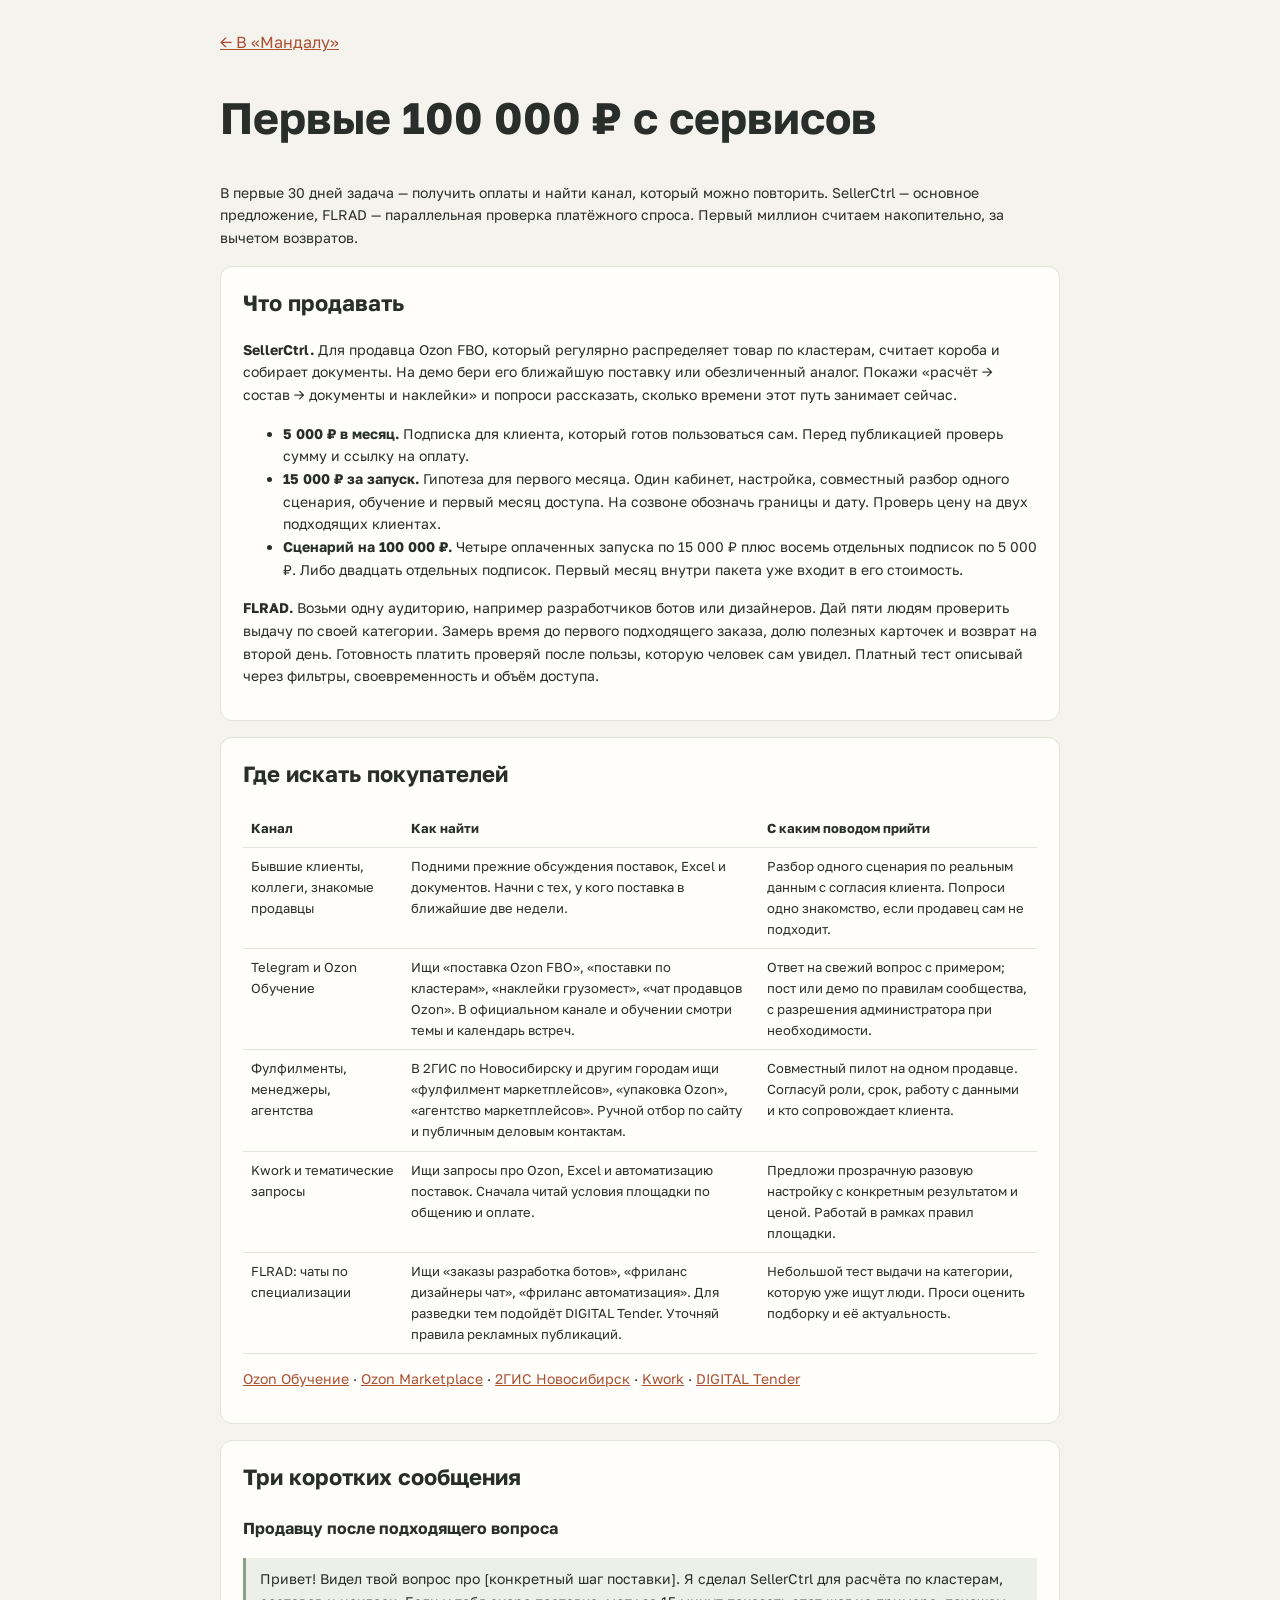
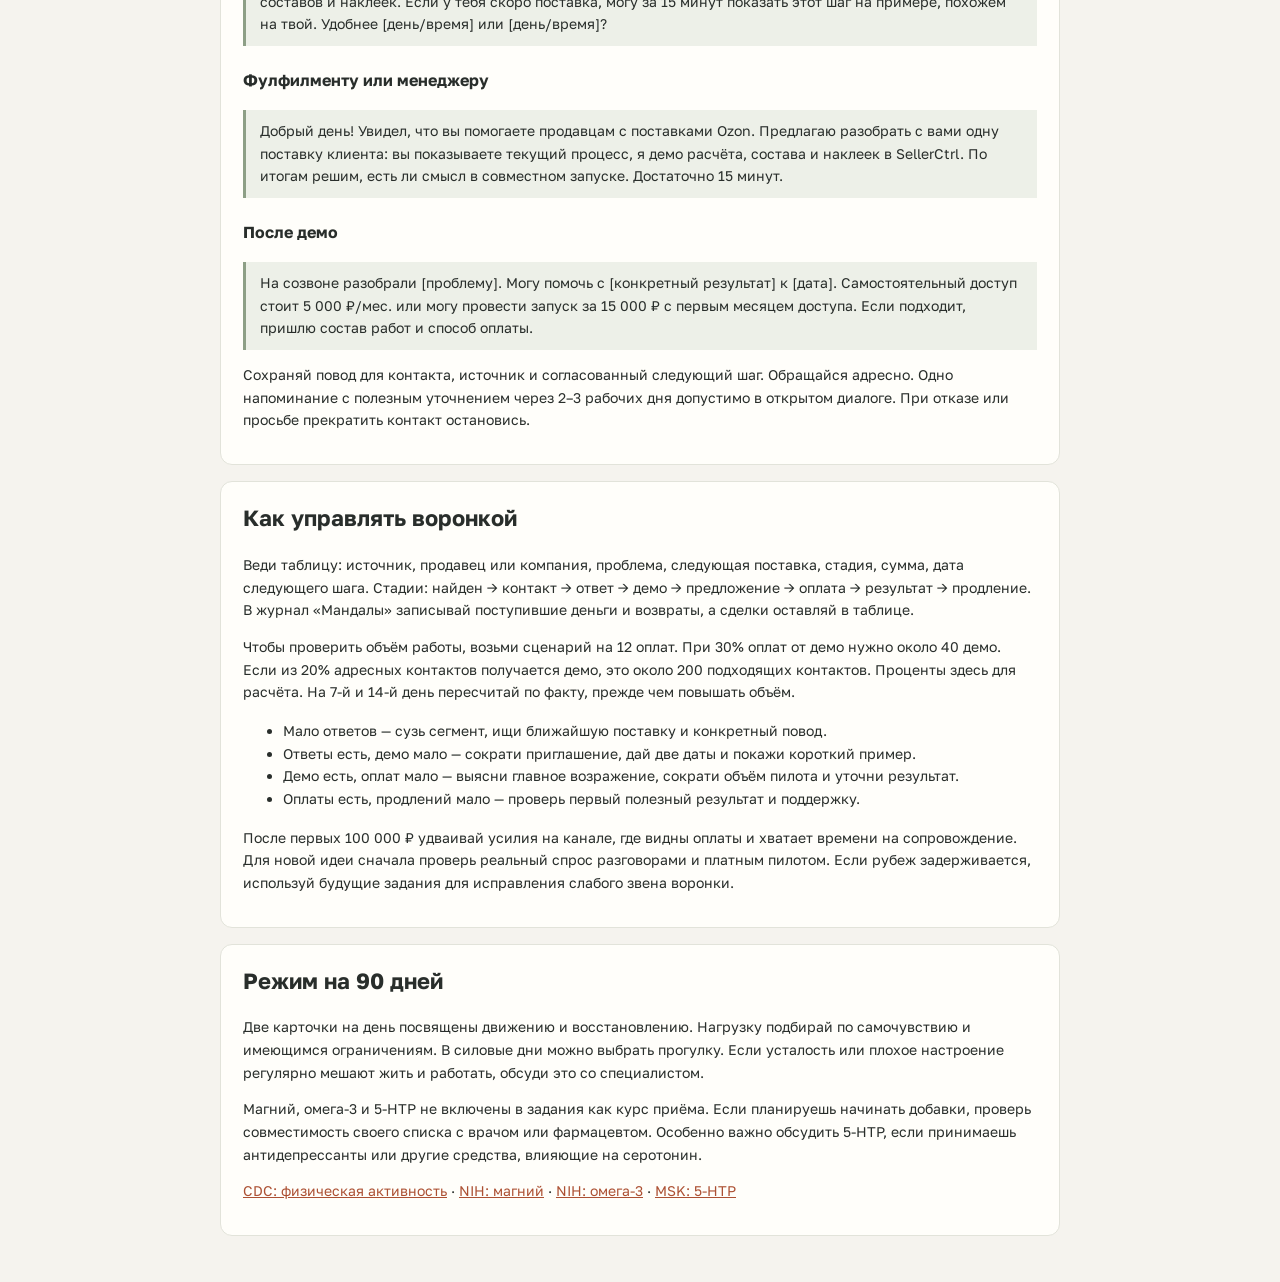
==== SALES.html @ 7eed0708 "update 0.3" ====
<!doctype html>
<html lang="ru">
<head>
 <meta charset="utf-8"><meta name="viewport" content="width=device-width,initial-scale=1">
 <title>Продажи · Мандала</title><link rel="stylesheet" href="styles.css">
 <style>
 .guide{max-width:880px;padding:30px 20px;margin:auto;line-height:1.62}
 .guide section{background:var(--white);border:1px solid var(--line);padding:18px 22px;border-radius:12px;margin:16px 0}
 .guide h1{font-size:clamp(26px,6vw,44px);line-height:1.2}
 .guide h2{font-size:22px;margin-top:0}
 .guide h3{font-size:16px;margin-top:22px}
 .guide p,.guide li{font-size:14px}
 .guide blockquote{border-left:3px solid #8d9f86;padding:10px 14px;margin:14px 0;background:#edf0e8;font-size:14px}
 .guide table{border-collapse:collapse;font-size:13px;width:100%}
 .guide th,.guide td{text-align:left;vertical-align:top;border-bottom:1px solid var(--line);padding:8px}
 .table-scroll{overflow:auto}
 </style>
</head>
<body><article class="guide">
 <a href="index.html">← В «Мандалу»</a>
 <h1>Первые 100 000 ₽ с сервисов</h1>
 <p>В первые 30 дней задача — получить оплаты и найти канал, который можно повторить. SellerCtrl — основное предложение, FLRAD — параллельная проверка платёжного спроса. Первый миллион считаем накопительно, за вычетом возвратов.</p>
 <section>
  <h2>Что продавать</h2>
  <p><strong>SellerCtrl.</strong> Для продавца Ozon FBO, который регулярно распределяет товар по кластерам, считает короба и собирает документы. На демо бери его ближайшую поставку или обезличенный аналог. Покажи «расчёт → состав → документы и наклейки» и попроси рассказать, сколько времени этот путь занимает сейчас.</p>
  <ul>
   <li><strong>5 000 ₽ в месяц.</strong> Подписка для клиента, который готов пользоваться сам. Перед публикацией проверь сумму и ссылку на оплату.</li>
   <li><strong>15 000 ₽ за запуск.</strong> Гипотеза для первого месяца. Один кабинет, настройка, совместный разбор одного сценария, обучение и первый месяц доступа. На созвоне обозначь границы и дату. Проверь цену на двух подходящих клиентах.</li>
   <li><strong>Сценарий на 100 000 ₽.</strong> Четыре оплаченных запуска по 15 000 ₽ плюс восемь отдельных подписок по 5 000 ₽. Либо двадцать отдельных подписок. Первый месяц внутри пакета уже входит в его стоимость.</li>
  </ul>
  <p><strong>FLRAD.</strong> Возьми одну аудиторию, например разработчиков ботов или дизайнеров. Дай пяти людям проверить выдачу по своей категории. Замерь время до первого подходящего заказа, долю полезных карточек и возврат на второй день. Готовность платить проверяй после пользы, которую человек сам увидел. Платный тест описывай через фильтры, своевременность и объём доступа.</p>
 </section>
 <section>
  <h2>Где искать покупателей</h2>
  <div class="table-scroll"><table><thead><tr><th>Канал</th><th>Как найти</th><th>С каким поводом прийти</th></tr></thead><tbody>
   <tr><td>Бывшие клиенты, коллеги, знакомые продавцы</td><td>Подними прежние обсуждения поставок, Excel и документов. Начни с тех, у кого поставка в ближайшие две недели.</td><td>Разбор одного сценария по реальным данным с согласия клиента. Попроси одно знакомство, если продавец сам не подходит.</td></tr>
   <tr><td>Telegram и Ozon Обучение</td><td>Ищи «поставка Ozon FBO», «поставки по кластерам», «наклейки грузомест», «чат продавцов Ozon». В официальном канале и обучении смотри темы и календарь встреч.</td><td>Ответ на свежий вопрос с примером; пост или демо по правилам сообщества, с разрешения администратора при необходимости.</td></tr>
   <tr><td>Фулфилменты, менеджеры, агентства</td><td>В 2ГИС по Новосибирску и другим городам ищи «фулфилмент маркетплейсов», «упаковка Ozon», «агентство маркетплейсов». Ручной отбор по сайту и публичным деловым контактам.</td><td>Совместный пилот на одном продавце. Согласуй роли, срок, работу с данными и кто сопровождает клиента.</td></tr>
   <tr><td>Kwork и тематические запросы</td><td>Ищи запросы про Ozon, Excel и автоматизацию поставок. Сначала читай условия площадки по общению и оплате.</td><td>Предложи прозрачную разовую настройку с конкретным результатом и ценой. Работай в рамках правил площадки.</td></tr>
   <tr><td>FLRAD: чаты по специализации</td><td>Ищи «заказы разработка ботов», «фриланс дизайнеры чат», «фриланс автоматизация». Для разведки тем подойдёт DIGITAL Tender. Уточняй правила рекламных публикаций.</td><td>Небольшой тест выдачи на категории, которую уже ищут люди. Проси оценить подборку и её актуальность.</td></tr>
  </tbody></table></div>
  <p><a href="https://seller.ozon.ru/selleruniversity/">Ozon Обучение</a> · <a href="https://t.me/ozonmarketplace">Ozon Marketplace</a> · <a href="https://2gis.ru/novosibirsk">2ГИС Новосибирск</a> · <a href="https://kwork.ru/">Kwork</a> · <a href="https://t.me/digitaltender">DIGITAL Tender</a></p>
 </section>
 <section>
  <h2>Три коротких сообщения</h2>
  <h3>Продавцу после подходящего вопроса</h3>
  <blockquote>Привет! Видел твой вопрос про [конкретный шаг поставки]. Я сделал SellerCtrl для расчёта по кластерам, составов и наклеек. Если у тебя скоро поставка, могу за 15 минут показать этот шаг на примере, похожем на твой. Удобнее [день/время] или [день/время]?</blockquote>
  <h3>Фулфилменту или менеджеру</h3>
  <blockquote>Добрый день! Увидел, что вы помогаете продавцам с поставками Ozon. Предлагаю разобрать с вами одну поставку клиента: вы показываете текущий процесс, я демо расчёта, состава и наклеек в SellerCtrl. По итогам решим, есть ли смысл в совместном запуске. Достаточно 15 минут.</blockquote>
  <h3>После демо</h3>
  <blockquote>На созвоне разобрали [проблему]. Могу помочь с [конкретный результат] к [дата]. Самостоятельный доступ стоит 5 000 ₽/мес. или могу провести запуск за 15 000 ₽ с первым месяцем доступа. Если подходит, пришлю состав работ и способ оплаты.</blockquote>
  <p>Сохраняй повод для контакта, источник и согласованный следующий шаг. Обращайся адресно. Одно напоминание с полезным уточнением через 2–3 рабочих дня допустимо в открытом диалоге. При отказе или просьбе прекратить контакт остановись.</p>
 </section>
 <section>
  <h2>Как управлять воронкой</h2>
  <p>Веди таблицу: источник, продавец или компания, проблема, следующая поставка, стадия, сумма, дата следующего шага. Стадии: найден → контакт → ответ → демо → предложение → оплата → результат → продление. В журнал «Мандалы» записывай поступившие деньги и возвраты, а сделки оставляй в таблице.</p>
  <p>Чтобы проверить объём работы, возьми сценарий на 12 оплат. При 30% оплат от демо нужно около 40 демо. Если из 20% адресных контактов получается демо, это около 200 подходящих контактов. Проценты здесь для расчёта. На 7-й и 14-й день пересчитай по факту, прежде чем повышать объём.</p>
  <ul>
   <li>Мало ответов — сузь сегмент, ищи ближайшую поставку и конкретный повод.</li>
   <li>Ответы есть, демо мало — сократи приглашение, дай две даты и покажи короткий пример.</li>
   <li>Демо есть, оплат мало — выясни главное возражение, сократи объём пилота и уточни результат.</li>
   <li>Оплаты есть, продлений мало — проверь первый полезный результат и поддержку.</li>
  </ul>
  <p>После первых 100 000 ₽ удваивай усилия на канале, где видны оплаты и хватает времени на сопровождение. Для новой идеи сначала проверь реальный спрос разговорами и платным пилотом. Если рубеж задерживается, используй будущие задания для исправления слабого звена воронки.</p>
 </section>
 <section>
  <h2>Режим на 90 дней</h2>
  <p>Две карточки на день посвящены движению и восстановлению. Нагрузку подбирай по самочувствию и имеющимся ограничениям. В силовые дни можно выбрать прогулку. Если усталость или плохое настроение регулярно мешают жить и работать, обсуди это со специалистом.</p>
  <p>Магний, омега‑3 и 5‑HTP не включены в задания как курс приёма. Если планируешь начинать добавки, проверь совместимость своего списка с врачом или фармацевтом. Особенно важно обсудить 5‑HTP, если принимаешь антидепрессанты или другие средства, влияющие на серотонин.</p>
  <p><a href="https://www.cdc.gov/physical-activity-basics/guidelines/adults.html">CDC: физическая активность</a> · <a href="https://ods.od.nih.gov/factsheets/magnesium-HealthProfessional/">NIH: магний</a> · <a href="https://ods.od.nih.gov/factsheets/Omega3FattyAcids-Consumer/">NIH: омега‑3</a> · <a href="https://www.mskcc.org/cancer-care/integrative-medicine/herbs/5-htp-01">MSK: 5‑HTP</a></p>
 </section>
</article></body>
</html>
---- styles.css ----
@import url('https://fonts.googleapis.com/css2?family=Golos+Text:wght@400;500;600;700;800&display=swap');
:root{--paper:#f5f3ee;--white:#fffefa;--ink:#292e2b;--muted:#787d75;--line:#e2e3da;--accent:#ac5033;--green:#466954;--soft:#eef1e8;--shadow:0 16px 60px #252e2114;font-family:'Golos Text',-apple-system,BlinkMacSystemFont,'Segoe UI',sans-serif;color:var(--ink);background:var(--paper);font-synthesis:none}*{box-sizing:border-box}body{margin:0}button,input,textarea,select{font:inherit}button,a,input,textarea,select{-webkit-tap-highlight-color:transparent}button{cursor:pointer;color:inherit}button:disabled{opacity:.5;cursor:wait}button:focus-visible,a:focus-visible{outline:3px solid #b47956;outline-offset:3px}button{transition:background .16s,box-shadow .16s}a{color:var(--accent)}.sidebar{position:fixed;inset:0 auto 0 0;width:218px;background:#eeeee7;border-right:1px solid var(--line);padding:36px 20px;display:flex;flex-direction:column;z-index:10}.brand{display:flex;gap:11px;align-items:center;text-decoration:none;color:var(--ink);font-size:25px;font-weight:700;letter-spacing:-1px}.brand-mark{font-size:40px;color:var(--accent);line-height:1}.brand small{display:block;font-size:8px;letter-spacing:1.5px;margin-top:6px;font-weight:500}.workspace-label{font-size:9px;letter-spacing:1.2px;color:var(--muted);margin:53px 12px 14px}.nav{border:0;background:transparent;width:100%;padding:13px 12px;text-align:left;border-radius:9px;display:flex;gap:10px;align-items:center;font-size:12px;margin-bottom:7px;color:#73776e}.nav>span{font-size:18px;width:19px}.nav b{margin-left:auto;background:#e3e5dc;padding:3px 5px;font-size:9px;border-radius:4px}.nav:hover,.nav.active{background:#dfe5d8;color:#344c39}.nav.active{font-weight:600}.sidebar-note{border-top:1px solid #dcdfd3;margin:32px 12px 0;padding-top:25px}.eyebrow{font-size:9px;letter-spacing:1.5px;font-weight:600;color:var(--muted)}.sidebar-note p{font-size:15px;line-height:1.7;color:#666e60}.text-btn{border:0;background:none;padding:0;font-size:11px;color:var(--muted)}.text-btn:hover{color:var(--accent)}.sidebar-bottom{margin-top:auto;padding-top:30px}.profile{display:flex;gap:9px;align-items:center;border:0;border-top:1px solid var(--line);padding:20px 0 0;background:none;text-align:left;width:100%;font-size:11px}.profile small{display:block;color:var(--muted);font-size:9px;margin-top:5px}.profile>span:last-child{margin-left:auto}.avatar{display:grid;place-items:center;background:#d6dfcc;border-radius:50%;width:32px;height:32px;color:#56654b}main{margin-left:218px}.topbar{height:80px;border-bottom:1px solid var(--line);display:flex;align-items:center;justify-content:space-between;padding:0 38px;font-size:11px}.slash{padding:0 12px;color:#bbbfb3}.top-actions{display:flex;gap:15px;align-items:center}#save-state{color:#698067;font-size:10px;display:flex;align-items:center;gap:6px}#save-state i{width:5px;height:5px;background:currentColor;border-radius:50%}.icon-btn{display:inline-grid;place-items:center;border:1px solid var(--line);border-radius:50%;width:29px;height:29px;background:transparent;font-size:15px;flex-shrink:0}.btn{border:1px solid #d7dbce;background:var(--white);border-radius:7px;padding:11px 16px;font-size:11px;font-weight:500;display:inline-flex;gap:7px;align-items:center;justify-content:center;text-decoration:none}.btn:hover{background:#eeeee5}.btn.primary{background:var(--ink);color:white;border-color:var(--ink)}.btn.primary:hover{background:#435144}.btn.small{padding:8px 12px}.btn.danger{color:#a14837}.page{padding:32px 38px 15px;max-width:1600px;margin:auto}.page-heading{display:flex;align-items:center;justify-content:space-between;margin-bottom:27px;gap:20px}.page-heading h1{font-size:32px;letter-spacing:-1.4px;font-weight:500;margin:10px 0}.page-heading h1 span{color:#7b8272;margin-left:8px}.page-heading p{font-size:12px;color:var(--muted);margin:0}.goal-banner{border:1px solid #dce0d1;border-radius:12px;background:linear-gradient(120deg,#e7ecdf,#f0f1e8);padding:24px;display:flex;align-items:center;gap:20px}.goal-symbol{font-size:54px;line-height:1;color:#7a886b;flex-shrink:0}.goal-copy{flex:1}.goal-copy h2{font-size:19px;letter-spacing:-.5px;font-weight:500;margin:8px 0}.goal-copy p{font-size:11px;color:#757e69;margin:0;line-height:1.65;max-width:620px}.goal-deadline{border-left:1px solid #d5dbcd;padding-left:25px;min-width:145px}.goal-deadline strong{font-size:13px;display:block;margin:9px 0;font-weight:500}.goal-deadline small{font-size:10px;color:#78816e}.metrics{display:grid;grid-template-columns:1fr 1fr 1fr 1.3fr;border-bottom:1px solid var(--line);padding:24px 0;margin-bottom:27px}.metrics>div,.metric-button{padding:0 24px;border-right:1px solid var(--line)}.metrics>div:first-child{padding-left:0}.metrics>div>span,.metric-button>span{display:block;font-size:10px;color:var(--muted);margin-bottom:8px}.metrics strong{display:block;font-size:25px;font-weight:500;letter-spacing:-.8px}.metrics strong small{font-size:12px;color:#959b8b;letter-spacing:0}.metrics>div>small,.metric-button>small{display:block;margin-top:5px;font-size:9px;color:#929889}.metric-button{border:0;background:transparent;text-align:left;padding-right:0}.metric-button strong{font-size:18px;letter-spacing:-.4px;margin:12px 0 9px}.progress-track{height:3px;background:#e3e6dc;margin-top:12px;width:100%;max-width:170px;border-radius:3px}.progress-track i{display:block;height:100%;background:#7d9467;border-radius:3px}.section-bar{display:flex;justify-content:space-between;align-items:center;margin-bottom:17px;gap:12px}.section-bar h3{font-size:16px;font-weight:500;margin:0}.section-bar small{color:var(--muted);font-size:10px;margin-left:9px}.segmented{display:flex;border:1px solid var(--line);border-radius:6px;padding:3px;background:#eceee5}.segmented button{border:0;padding:6px 10px;background:none;color:var(--muted);font-size:10px;border-radius:4px}.segmented button.active{background:var(--white);color:var(--ink);box-shadow:0 1px 3px #0001}.matrix-layout{display:grid;grid-template-columns:minmax(0,1fr) 235px;gap:22px;align-items:start}.matrix-shell{border:1px solid var(--line);border-radius:10px;padding:12px;background:#fffefa;overflow-x:auto}.matrix{display:grid;grid-template-columns:repeat(3,minmax(0,1fr));gap:9px;min-width:600px}.block{display:grid;grid-template-columns:repeat(3,minmax(0,1fr));gap:3px;border-radius:6px;overflow:hidden;background:var(--tone)}.cell{border:0;border-radius:3px;background:var(--pale);padding:7px 5px;min-width:0;aspect-ratio:1 / 1.04;font-size:9px;line-height:1.38;overflow-wrap:anywhere;text-align:center;position:relative;display:flex;align-items:center;justify-content:center}.cell:hover{filter:brightness(.96);box-shadow:inset 0 0 0 2px var(--tone)}.cell.area-cell{background:var(--tone);font-weight:600;color:var(--deep);font-size:10px}.cell.goal-cell{background:#3e4e39;color:#fff9e9;font-size:10px;font-weight:500;padding:6px}.block.central{background:#e1e4d5}.block.central .area-cell{background:#e9eddf;color:#536149}.cell.done::after{content:'✓';position:absolute;right:3px;top:1px;font-size:9px;color:#416b38}.cell.doing{box-shadow:inset 0 -3px var(--deep)}.cell.focused::before{content:'•';position:absolute;left:5px;top:0;color:var(--accent)}.matrix-caption{display:flex;justify-content:space-between;gap:10px;font-size:9px;color:#8b9181;margin:13px 2px 1px}.legend{display:flex;gap:12px}.legend i{display:inline-block;width:5px;height:5px;background:#7e956c;border-radius:50%;margin-right:4px}.side-card{border:1px solid var(--line);border-radius:10px;background:var(--white);padding:20px;margin-bottom:15px}.side-card h3{font-size:16px;font-weight:500;line-height:1.4;margin:12px 0 8px}.side-card p{font-size:11px;line-height:1.7;color:var(--muted);margin:0 0 17px}.side-card .btn{width:100%}.mini-progress{display:flex;justify-content:space-between;font-size:10px;color:var(--muted);margin:17px 0 6px}.side-card .progress-track{max-width:none;margin-top:8px}.side-card.tip{background:#edece3;border:0}.tip-icon{color:#9b7b54;font-size:22px;margin-bottom:12px}.draft-note{font-size:10px;line-height:1.6;color:#8a8674;margin:14px 0 0}.areas-grid{display:grid;grid-template-columns:repeat(4,1fr);gap:12px}.area-card{border:1px solid var(--line);border-radius:10px;background:var(--pale);padding:20px;text-align:left;min-height:150px}.area-card h3{font-size:17px;margin:15px 0 9px;font-weight:500}.area-card p{font-size:11px;color:var(--muted);line-height:1.5}.area-card small{color:var(--deep);font-size:10px}.area-num{font-size:10px;color:var(--deep)}.focus-matrix{display:grid;grid-template-columns:repeat(3,1fr);gap:8px}.focus-matrix .cell{font-size:13px;aspect-ratio:1.1;min-height:90px}.focus-matrix .area-cell{font-size:18px}.direction-header{display:flex;align-items:center;justify-content:space-between;margin-bottom:18px}.direction-header h3{font-size:19px;font-weight:500;margin:0}.filter-row{display:flex;gap:10px;margin-bottom:20px}.filter-row input{flex:1;min-width:80px}.filter-row select{max-width:220px}.task-list{display:grid;gap:8px}.task-row{display:flex;align-items:center;background:var(--white);border:1px solid var(--line);border-radius:9px;padding:14px 17px;gap:14px}.task-check{border:1px solid #cfd4c5;background:transparent;width:22px;height:22px;border-radius:50%;flex-shrink:0;padding:0;font-size:11px}.task-check.checked{background:#64805b;border-color:#64805b;color:white}.task-body{flex:1;border:0;background:none;text-align:left;padding:0;min-width:0}.task-body strong{display:block;font-size:12px;font-weight:500;overflow-wrap:anywhere}.task-body small{display:block;font-size:10px;color:var(--muted);margin-top:6px}.task-row.is-done .task-body strong{text-decoration:line-through;color:#7d8574}.star-btn{border:0;background:none;color:#9b9d8e;font-size:22px;padding:5px}.star-btn.selected{color:var(--accent)}.badge{font-size:9px;padding:5px 8px;border-radius:4px;background:#edf0e6;color:#738367;white-space:nowrap}.badge.doing{background:#f3e9d8;color:#9e7845}.badge.overdue{background:#f7e3df;color:#9f5141}.empty-state{padding:60px 25px;border:1px dashed #ced5c4;text-align:center;border-radius:10px}.empty-state h3{font-size:19px;font-weight:500}.empty-state p{font-size:12px;color:var(--muted);line-height:1.8;max-width:440px;margin:0 auto 20px}.review-grid{display:grid;grid-template-columns:repeat(2,1fr);gap:16px}.review-card{border:1px solid var(--line);border-radius:10px;background:var(--white);padding:24px}.review-card h3{font-size:16px;font-weight:500;margin-top:0}.review-card h4{font-size:10px;text-transform:uppercase;color:var(--muted);letter-spacing:1px;margin:20px 0 7px}.review-card p{font-size:12px;white-space:pre-wrap;line-height:1.7;overflow-wrap:anywhere}.review-card .text-btn{margin-right:15px}footer{display:flex;justify-content:space-between;padding:26px 0 0;color:#9a9d90;font-size:9px}dialog{border:1px solid #d9ddcf;padding:25px;border-radius:15px;background:var(--white);color:var(--ink);width:560px;max-width:calc(100vw - 24px);max-height:90dvh;box-shadow:var(--shadow)}dialog::backdrop{background:#29322670;backdrop-filter:blur(4px)}.dialog-head{display:flex;justify-content:space-between;align-items:center}.dialog-head .icon-btn{font-size:20px}dialog h2{font-size:25px;font-weight:500;letter-spacing:-.6px;margin:16px 0 9px}dialog p{font-size:12px;line-height:1.7;color:var(--muted)}label{display:block;font-size:11px;font-weight:500;margin:18px 0 7px}input,textarea,select{width:100%;border:1px solid #d9ddcf;border-radius:6px;background:#fffefb;padding:11px 12px;font-size:12px;color:var(--ink)}input:focus,textarea:focus,select:focus{outline:2px solid #9ba98c;outline-offset:1px}textarea{resize:vertical;line-height:1.6;min-height:86px}.form-row{display:grid;grid-template-columns:1fr 1fr;gap:14px}.dialog-actions{display:flex;justify-content:flex-end;gap:10px;margin-top:24px}.check-label{display:flex;align-items:center;gap:9px;font-weight:400}.check-label input{width:auto;accent-color:var(--accent)}.help-grid{display:grid;grid-template-columns:1fr;gap:10px;margin-top:20px}.help-grid div{background:var(--soft);padding:13px;border-radius:6px;font-size:12px;line-height:1.65}.help-grid b{color:var(--green)}.settings-block{border-top:1px solid var(--line);padding:18px 0 0;margin-top:20px}.settings-block h3{font-size:14px;font-weight:500;margin:0 0 9px}.settings-buttons{display:flex;flex-wrap:wrap;gap:8px}.small-note{font-size:10px!important;line-height:1.65}.notice{border:1px solid #e6d5b4;background:#fbf4e6;border-radius:7px;padding:12px;margin:12px 0;font-size:11px;line-height:1.7;color:#866b42}.error{color:#a13a27!important}.cloud-status{font-size:12px;color:var(--green);line-height:1.6;margin:12px 0;overflow-wrap:anywhere}#toast{position:fixed;bottom:28px;left:50%;transform:translate(-50%,15px);padding:12px 20px;background:#303e2e;color:white;box-shadow:var(--shadow);border-radius:8px;font-size:12px;max-width:90vw;z-index:100;opacity:0;pointer-events:none;transition:opacity .2s,transform .2s}.show#toast{opacity:1;transform:translate(-50%,0)}.mobile-hint{display:none}
@media(min-width:1700px){.cell{font-size:11px}.cell.area-cell,.cell.goal-cell{font-size:12px}}
@media(max-width:1250px){.sidebar{width:185px;padding:30px 15px}.brand{font-size:22px}main{margin-left:185px}.page{padding:28px 25px}.topbar{padding:0 25px}.matrix-layout{grid-template-columns:minmax(0,1fr)}.matrix-aside{display:grid;grid-template-columns:1fr 1fr;gap:14px}.matrix-aside .draft-note{display:none}.matrix{min-width:570px}.cell{font-size:10px;aspect-ratio:1.2}.goal-copy h2{font-size:18px}.areas-grid{grid-template-columns:repeat(2,1fr)}}
@media(max-width:760px){.sidebar{position:sticky;top:0;width:100%;height:auto;padding:13px 17px 7px;border-right:0;border-bottom:1px solid var(--line);background:#eeeee7f7;backdrop-filter:blur(8px)}.brand{font-size:20px;gap:8px}.brand-mark{font-size:29px}.brand small{font-size:6px;margin-top:3px}.workspace-label,.sidebar-note,.sidebar-bottom{display:none}.sidebar nav{display:flex;gap:4px;margin-top:12px}.nav{font-size:10px;justify-content:center;padding:9px 5px;gap:4px;margin:0}.nav>span{font-size:14px;width:auto}.nav b{display:none}main{margin:0}.topbar{height:51px;padding:0 18px}.topbar>#breadcrumb{display:none}.top-actions{justify-content:space-between;width:100%;gap:9px}#save-state{font-size:9px;flex:1}.page{padding:25px 18px}.page-heading{align-items:flex-start;margin-bottom:22px}.page-heading h1{font-size:26px;line-height:1.25;letter-spacing:-1px}.page-heading h1 span{display:block;margin-left:0}.page-heading .eyebrow{font-size:7px;letter-spacing:1px}.page-heading p{font-size:11px;line-height:1.6}.page-heading>.btn{font-size:0;padding:8px;white-space:nowrap}.page-heading>.btn:after{content:'✎';font-size:15px}.goal-banner{padding:18px;gap:12px;align-items:flex-start;flex-wrap:wrap}.goal-symbol{font-size:35px}.goal-copy{flex-basis:calc(100% - 50px)}.goal-copy h2{font-size:16px;line-height:1.5}.goal-copy p{font-size:10px}.goal-deadline{border:0;border-top:1px solid #d5dbcd;padding:12px 0 0;flex:1;display:flex;align-items:center;gap:10px;flex-wrap:wrap}.goal-deadline strong{font-size:11px;margin:0}.goal-deadline small{font-size:9px}.goal-banner>.icon-btn{align-self:flex-end}.metrics{grid-template-columns:1fr 1fr;gap:20px 0;padding:22px 0;margin-bottom:22px}.metrics>div,.metric-button{padding:0 15px}.metrics>div:nth-child(2){border:0}.metrics>div:nth-child(3){padding-left:0}.metrics strong{font-size:23px}.metrics .metric-button strong{font-size:15px;margin:10px 0 7px}.metrics>div>span,.metric-button>span{font-size:9px}.section-bar{flex-wrap:wrap;gap:12px}.section-bar h3{font-size:14px}.section-bar small{font-size:9px;margin-left:0;display:block;margin-top:4px}.segmented button{font-size:9px;padding:7px 8px}.matrix-shell{padding:8px}.matrix{gap:7px}.matrix-caption{font-size:8px;flex-wrap:wrap;line-height:1.8}.mobile-hint{display:block;font-size:10px;color:var(--muted);margin-bottom:12px}.matrix-aside{grid-template-columns:1fr}.matrix-aside .tip{display:none}.side-card{padding:18px}.area-card{padding:16px;min-height:140px}.area-card h3{font-size:16px}.area-card p{font-size:10px}.filter-row{flex-wrap:wrap}.filter-row input{flex-basis:100%}.filter-row select{max-width:none;width:calc(50% - 5px)}.task-row{gap:10px;padding:13px 12px}.task-row .badge{display:none}.task-body strong{font-size:11px;line-height:1.6}.task-body small{font-size:9px;line-height:1.6}.review-grid{grid-template-columns:1fr}.focus-matrix .cell{font-size:10px;aspect-ratio:1;min-height:85px}.focus-matrix .area-cell{font-size:14px}.direction-header h3{font-size:16px}dialog{padding:20px}dialog h2{font-size:22px}footer{font-size:8px;gap:10px}.legend{gap:7px}}
@media print{@page{size:A3 landscape;margin:12mm}body{background:white}.sidebar,.topbar,.page-heading,.metrics,.matrix-aside,.section-bar,.mobile-hint,footer,dialog,#toast,.matrix-caption,.goal-banner>.icon-btn{display:none!important}main{margin:0}.page{padding:0;max-width:none}.goal-banner{background:white;margin-bottom:12px}.matrix-layout{display:block}.matrix-shell{border:0;padding:0;overflow:visible}.matrix{min-width:0;gap:6px}.cell{aspect-ratio:auto;height:55px;font-size:10px!important;-webkit-print-color-adjust:exact;print-color-adjust:exact}.cell.area-cell{font-size:11px!important}.block{gap:2px}button{color:inherit}}

.daily-layout {
 display:grid;
 grid-template-columns:minmax(0, 1fr) 260px;
 align-items:start;
 gap:22px;
}
.daily-header {display:flex; align-items:end; justify-content:space-between; gap:14px; margin-bottom:14px}
.daily-header h2 {font-size:22px; font-weight:500; margin:6px 0 0; letter-spacing:-.55px}
.daily-date {color:var(--muted); font-size:11px}
.daily-toolbar {display:flex; align-items:center; gap:9px}
.daily-toolbar label {margin:0; color:var(--muted)}
.daily-toolbar select {width:auto; padding:7px 8px}
.daily-progress {
 display:flex;
 align-items:center;
 gap:15px;
 padding:11px 14px;
 border:1px solid #dce0d1;
 background:#e9ede2;
 border-radius:8px;
 margin-bottom:12px;
 font-size:11px;
}
.daily-progress .progress-track {margin:0; flex:1; max-width:110px; background:#d9e0d4}
.daily-progress small {margin-left:auto; color:#566851}
.daily-cards {display:grid; gap:9px}
.daily-card {
 display:grid;
 grid-template-columns:28px minmax(0, 1fr);
 align-items:start;
 gap:12px;
 padding:15px 16px;
 border:1px solid var(--line);
 border-radius:10px;
 background:var(--white);
}
.daily-card.completed {background:#f0f3eb}
.daily-check {
 display:grid;
 place-items:center;
 width:27px;
 height:27px;
 border:1px solid #acb6a4;
 border-radius:50%;
 background:transparent;
 font-size:14px;
 color:#fff;
 padding:0;
}
.daily-check:focus-visible,.daily-check:hover {background:#dfe8d9}
.daily-check[aria-pressed="true"], .completed .daily-check.archived {background:#4d7054; border-color:#4d7054}
.daily-check.archived {color:#60725a}
.completed .daily-check.archived {color:#fff}
.daily-name {display:flex; flex-wrap:wrap; justify-content:space-between; gap:6px; color:#526951; font-size:11px}
.daily-name small {font-size:10px; color:var(--muted); white-space:nowrap}
.daily-card h3 {font-size:15px; margin:6px 0 5px; line-height:1.4; font-weight:600; overflow-wrap:anywhere}
.daily-card p {font-size:12px; line-height:1.65; margin:0; color:#555e52; overflow-wrap:anywhere}
.daily-card .daily-result {margin-top:6px; padding-top:6px; border-top:1px solid #ecece4}
.daily-result strong {margin-right:4px; color:#3e5742}
.daily-card .text-btn {margin-top:9px; color:#526951}
.daily-side h3 {margin-top:0}
.project-list {padding:0; margin:0 0 15px; list-style:none}
.project-list li {padding:9px 0; border-top:1px solid var(--line); display:flex; gap:8px; align-items:center; justify-content:space-between}
.project-list strong {font-size:12px; font-weight:600; overflow-wrap:anywhere}
.project-list small {display:block; margin-top:4px; font-size:10px; line-height:1.45; color:var(--muted); overflow-wrap:anywhere}
.project-list .btn {width:auto; flex-shrink:0}
.daily-options .text-btn {color:#445f47}
.today-view .page-heading>.btn,.today-view .page-heading .eyebrow,.today-view #page-description {display:none}
.today-view .goal-banner {margin-bottom:24px}
.today-view .metrics {display:none}
@media(max-width:1100px) {
 .daily-layout {grid-template-columns:minmax(0, 1fr) 210px; gap:14px}
 .daily-side {padding:14px}
}
@media(max-width:840px) {
 .daily-layout {grid-template-columns:minmax(0, 1fr)}
}
@media(max-width:760px) {
 .sidebar nav {display:grid; grid-template-columns:repeat(5, minmax(0,1fr)); gap:3px}
 .sidebar nav .nav {padding:6px 2px; text-align:center; min-height:40px; display:grid; align-content:center; gap:3px; font-size:9px}
 .sidebar nav .nav>span {line-height:1}
 .today-view .page-heading {margin-bottom:14px}
 .today-view .goal-banner {padding:12px; margin-bottom:18px; align-items:center}
 .today-view .goal-symbol {font-size:28px}
 .today-view .goal-copy {flex-basis:0}
 .today-view .goal-copy .eyebrow,.today-view .goal-copy p,.today-view .goal-deadline {display:none}
 .today-view .goal-copy h2 {font-size:13px; margin:0}
 .today-view .goal-banner>.icon-btn {align-self:center}
 .daily-header h2 {font-size:18px}
 .daily-card {padding:13px 12px; gap:9px}
 .daily-toolbar label {display:none}
 .daily-toolbar select {max-width:110px}
}

.cycle-ledger {
 display:grid; grid-template-columns:1fr 1fr auto; gap:20px;
 align-items:center; padding:18px; margin-bottom:13px;
 border:1px solid #dce0d1; border-radius:14px; background:#e9ede2;
}
.cycle-meter {min-width:0}
.cycle-meter>span,.cycle-meter>small {display:block;font-size:11px;color:#536351}
.cycle-meter strong {display:block;font-size:24px;font-weight:600;line-height:1.25;margin:4px 0}
.cycle-meter strong small {font-size:12px;color:#5b6b57;font-weight:500}
.cycle-meter .progress-track {max-width:100%;margin:7px 0 6px;background:#d3dbcc}
.cycle-actions {display:grid;justify-items:end;gap:10px}
.cycle-phases {display:grid;grid-template-columns:repeat(3,minmax(0,1fr));gap:8px;margin-bottom:22px}
.phase-button {
 text-align:left;border:1px solid var(--line);border-radius:8px;padding:11px;
 background:var(--white);display:grid;gap:5px;align-content:start;
}
.phase-button.active {border-color:#9eae95;background:#edf0e8}
.phase-button span,.phase-button small {color:#566451;font-size:10px;line-height:1.4}
.phase-button strong {font-size:12px}
.cycle-nav {flex-wrap:wrap;justify-content:end;gap:5px}
.cycle-nav select {max-width:136px}
.cycle-nav .btn {padding:7px 9px}
.daily-header h2 small {font-size:12px;color:var(--muted)}
.daily-card .plan-task {font-size:14px;line-height:1.55;margin-top:5px}
.daily-card .daily-name {font-weight:600}
.daily-side .btn+.btn {margin-top:7px}
.daily-progress small {text-align:right}
.daily-check:disabled {cursor:default}
.ledger-row-actions {display:flex;flex-wrap:wrap;gap:4px}
.today-view .goal-banner {display:none}
@media(max-width:760px) {
 .cycle-ledger {grid-template-columns:1fr 1fr;gap:12px;padding:13px}
 .cycle-actions {grid-column:1/-1;grid-auto-flow:column;justify-content:space-between;justify-items:initial}
 .cycle-meter strong {font-size:19px}
 .cycle-meter strong small {font-size:10px}
 .cycle-phases {gap:5px;margin-bottom:17px}
 .phase-button {padding:8px}
 .phase-button small {display:none}
 .phase-button strong {font-size:10px}
 .daily-card .plan-task {font-size:13px}
 .daily-progress .progress-track {display:none}
}
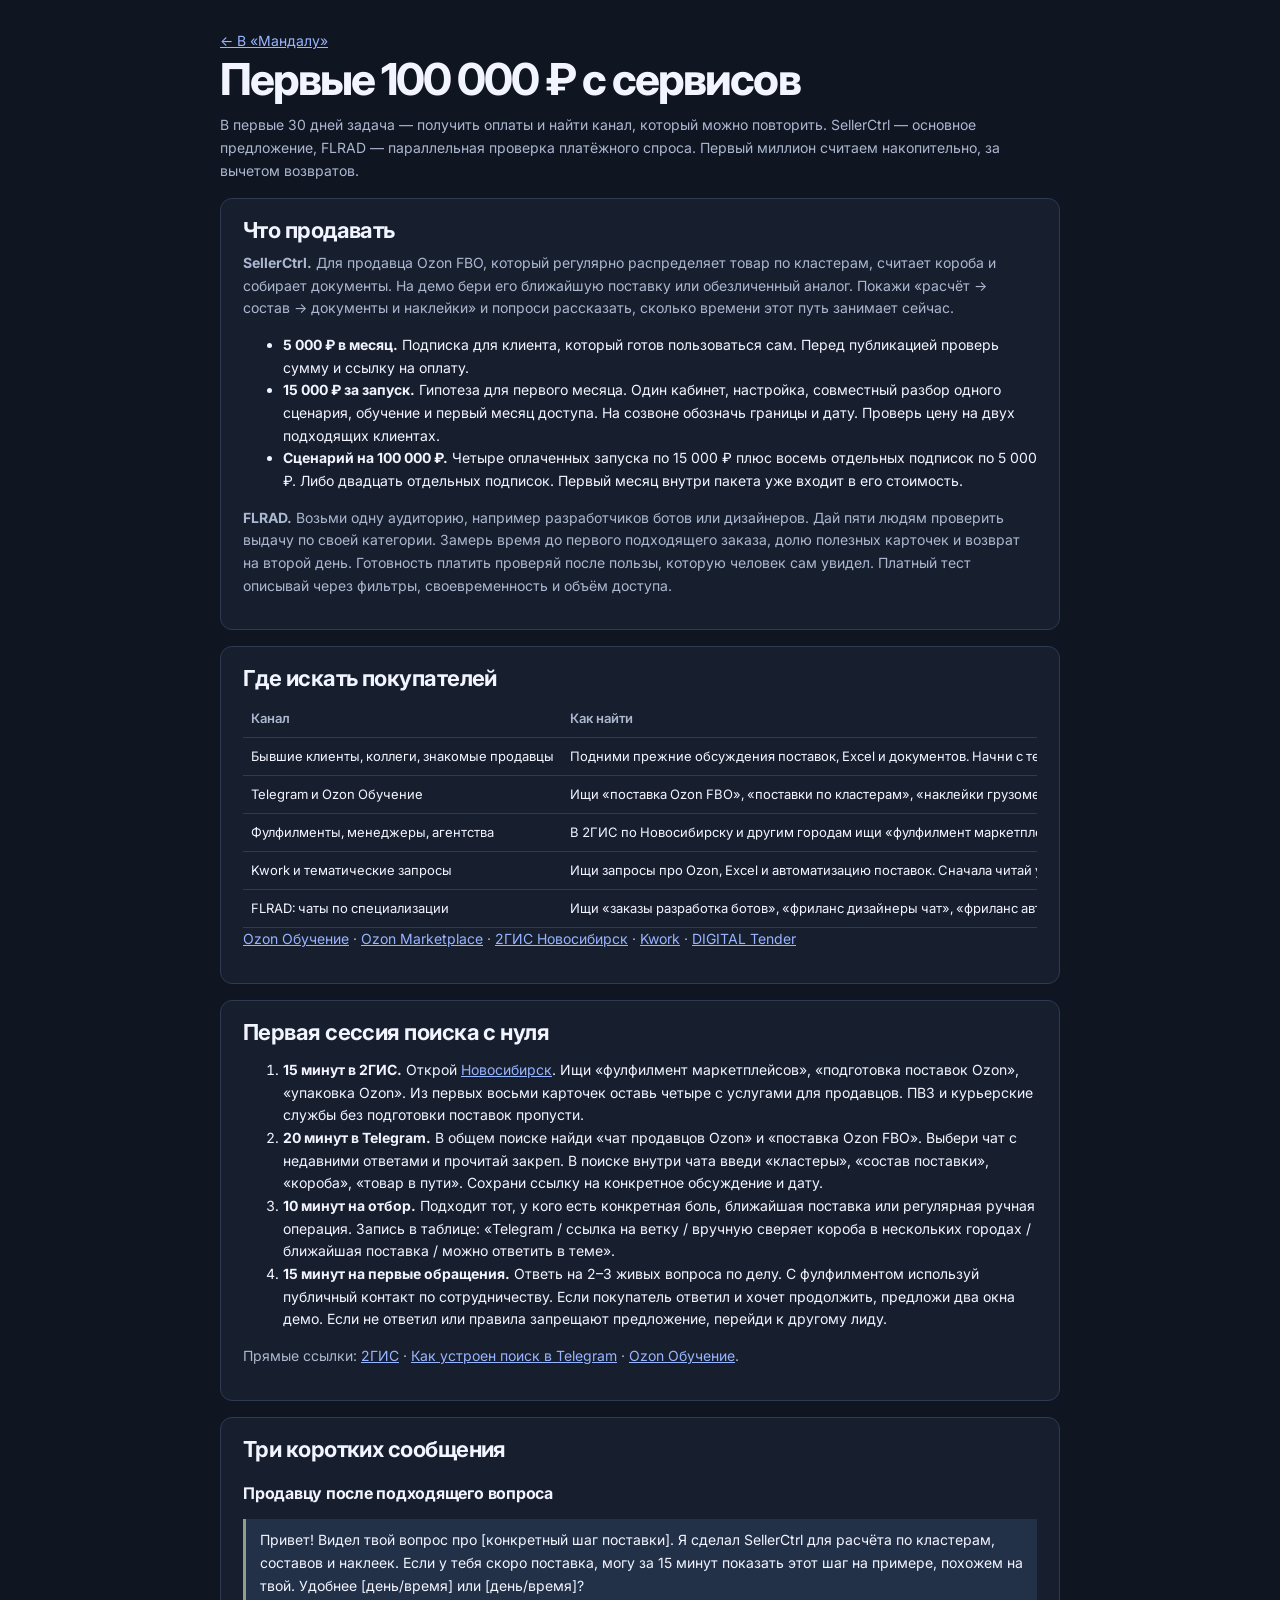
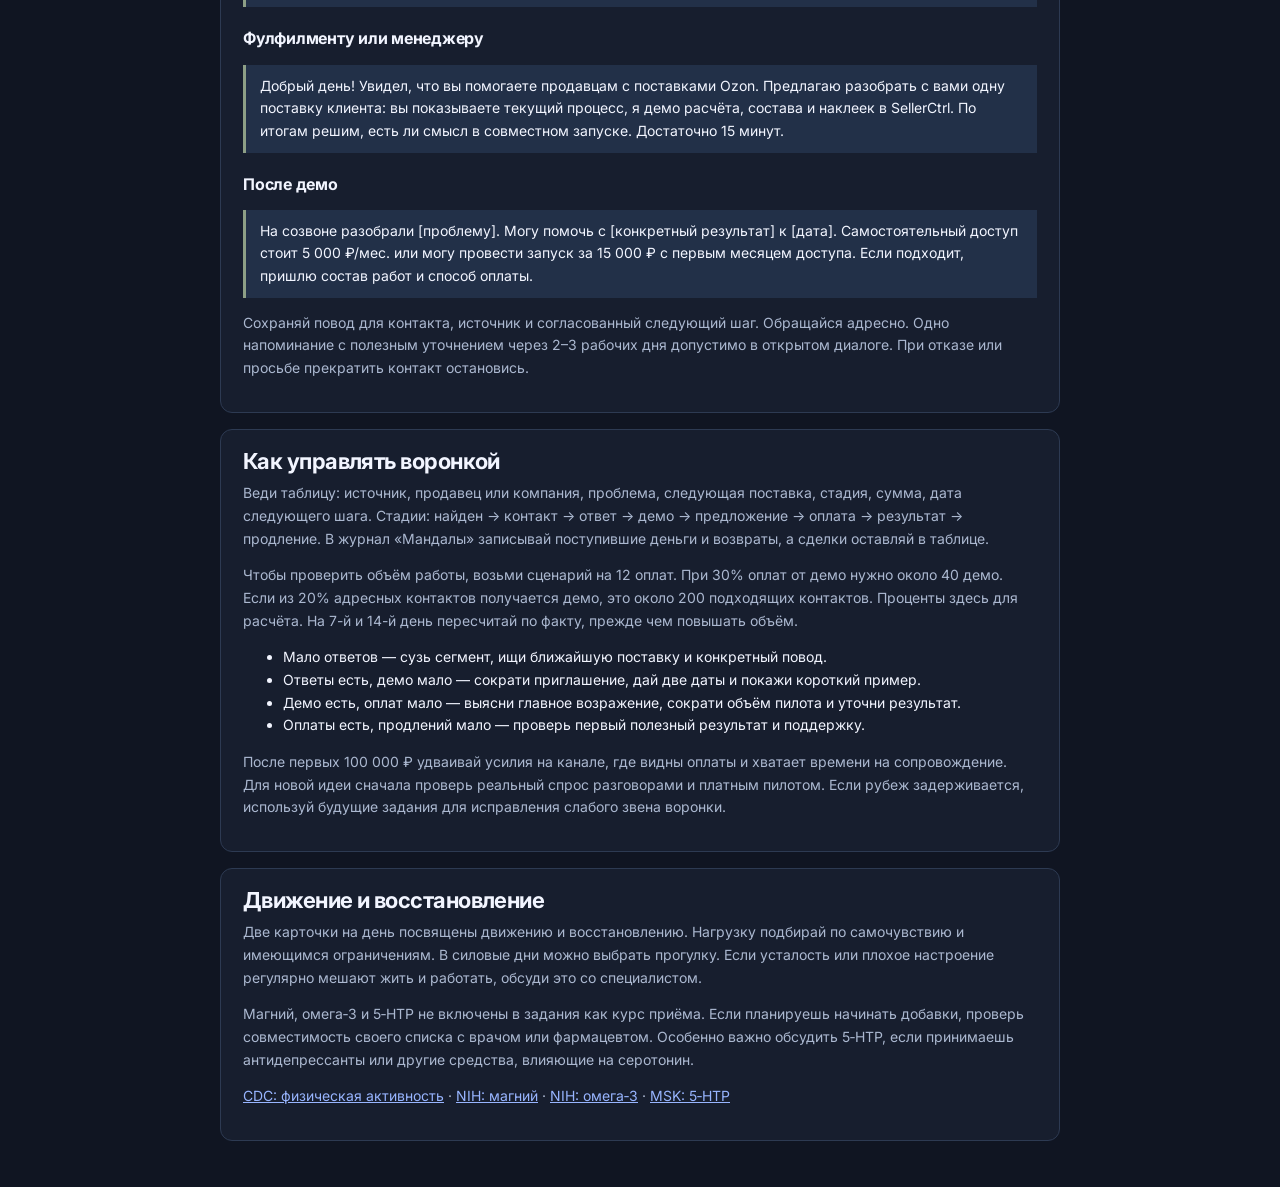
==== commit 3ef4580a: "update 0.3" ====
--- a/SALES.html
+++ b/SALES.html
@@ -10,7 +10,7 @@
  .guide h2{font-size:22px;margin-top:0}
  .guide h3{font-size:16px;margin-top:22px}
  .guide p,.guide li{font-size:14px}
- .guide blockquote{border-left:3px solid #8d9f86;padding:10px 14px;margin:14px 0;background:#edf0e8;font-size:14px}
+ .guide blockquote{border-left:3px solid #8d9f86;padding:10px 14px;margin:14px 0;background:#223048;font-size:14px}
  .guide table{border-collapse:collapse;font-size:13px;width:100%}
  .guide th,.guide td{text-align:left;vertical-align:top;border-bottom:1px solid var(--line);padding:8px}
  .table-scroll{overflow:auto}
@@ -42,6 +42,16 @@
   <p><a href="https://seller.ozon.ru/selleruniversity/">Ozon Обучение</a> · <a href="https://t.me/ozonmarketplace">Ozon Marketplace</a> · <a href="https://2gis.ru/novosibirsk">2ГИС Новосибирск</a> · <a href="https://kwork.ru/">Kwork</a> · <a href="https://t.me/digitaltender">DIGITAL Tender</a></p>
  </section>
  <section>
+  <h2>Первая сессия поиска с нуля</h2>
+  <ol>
+   <li><strong>15 минут в 2ГИС.</strong> Открой <a href="https://2gis.ru/novosibirsk">Новосибирск</a>. Ищи «фулфилмент маркетплейсов», «подготовка поставок Ozon», «упаковка Ozon». Из первых восьми карточек оставь четыре с услугами для продавцов. ПВЗ и курьерские службы без подготовки поставок пропусти.</li>
+   <li><strong>20 минут в Telegram.</strong> В общем поиске найди «чат продавцов Ozon» и «поставка Ozon FBO». Выбери чат с недавними ответами и прочитай закреп. В поиске внутри чата введи «кластеры», «состав поставки», «короба», «товар в пути». Сохрани ссылку на конкретное обсуждение и дату.</li>
+   <li><strong>10 минут на отбор.</strong> Подходит тот, у кого есть конкретная боль, ближайшая поставка или регулярная ручная операция. Запись в таблице: «Telegram / ссылка на ветку / вручную сверяет короба в нескольких городах / ближайшая поставка / можно ответить в теме».</li>
+   <li><strong>15 минут на первые обращения.</strong> Ответь на 2–3 живых вопроса по делу. С фулфилментом используй публичный контакт по сотрудничеству. Если покупатель ответил и хочет продолжить, предложи два окна демо. Если не ответил или правила запрещают предложение, перейди к другому лиду.</li>
+  </ol>
+  <p>Прямые ссылки: <a href="https://2gis.ru/novosibirsk">2ГИС</a> · <a href="https://telegram.org/faq">Как устроен поиск в Telegram</a> · <a href="https://seller.ozon.ru/selleruniversity/">Ozon Обучение</a>.</p>
+ </section>
+ <section>
   <h2>Три коротких сообщения</h2>
   <h3>Продавцу после подходящего вопроса</h3>
   <blockquote>Привет! Видел твой вопрос про [конкретный шаг поставки]. Я сделал SellerCtrl для расчёта по кластерам, составов и наклеек. Если у тебя скоро поставка, могу за 15 минут показать этот шаг на примере, похожем на твой. Удобнее [день/время] или [день/время]?</blockquote>
@@ -64,7 +74,7 @@
   <p>После первых 100 000 ₽ удваивай усилия на канале, где видны оплаты и хватает времени на сопровождение. Для новой идеи сначала проверь реальный спрос разговорами и платным пилотом. Если рубеж задерживается, используй будущие задания для исправления слабого звена воронки.</p>
  </section>
  <section>
-  <h2>Режим на 90 дней</h2>
+  <h2>Движение и восстановление</h2>
   <p>Две карточки на день посвящены движению и восстановлению. Нагрузку подбирай по самочувствию и имеющимся ограничениям. В силовые дни можно выбрать прогулку. Если усталость или плохое настроение регулярно мешают жить и работать, обсуди это со специалистом.</p>
   <p>Магний, омега‑3 и 5‑HTP не включены в задания как курс приёма. Если планируешь начинать добавки, проверь совместимость своего списка с врачом или фармацевтом. Особенно важно обсудить 5‑HTP, если принимаешь антидепрессанты или другие средства, влияющие на серотонин.</p>
   <p><a href="https://www.cdc.gov/physical-activity-basics/guidelines/adults.html">CDC: физическая активность</a> · <a href="https://ods.od.nih.gov/factsheets/magnesium-HealthProfessional/">NIH: магний</a> · <a href="https://ods.od.nih.gov/factsheets/Omega3FattyAcids-Consumer/">NIH: омега‑3</a> · <a href="https://www.mskcc.org/cancer-care/integrative-medicine/herbs/5-htp-01">MSK: 5‑HTP</a></p>
--- a/styles.css
+++ b/styles.css
@@ -1,143 +1,301 @@
-@import url('https://fonts.googleapis.com/css2?family=Golos+Text:wght@400;500;600;700;800&display=swap');
-:root{--paper:#f5f3ee;--white:#fffefa;--ink:#292e2b;--muted:#787d75;--line:#e2e3da;--accent:#ac5033;--green:#466954;--soft:#eef1e8;--shadow:0 16px 60px #252e2114;font-family:'Golos Text',-apple-system,BlinkMacSystemFont,'Segoe UI',sans-serif;color:var(--ink);background:var(--paper);font-synthesis:none}*{box-sizing:border-box}body{margin:0}button,input,textarea,select{font:inherit}button,a,input,textarea,select{-webkit-tap-highlight-color:transparent}button{cursor:pointer;color:inherit}button:disabled{opacity:.5;cursor:wait}button:focus-visible,a:focus-visible{outline:3px solid #b47956;outline-offset:3px}button{transition:background .16s,box-shadow .16s}a{color:var(--accent)}.sidebar{position:fixed;inset:0 auto 0 0;width:218px;background:#eeeee7;border-right:1px solid var(--line);padding:36px 20px;display:flex;flex-direction:column;z-index:10}.brand{display:flex;gap:11px;align-items:center;text-decoration:none;color:var(--ink);font-size:25px;font-weight:700;letter-spacing:-1px}.brand-mark{font-size:40px;color:var(--accent);line-height:1}.brand small{display:block;font-size:8px;letter-spacing:1.5px;margin-top:6px;font-weight:500}.workspace-label{font-size:9px;letter-spacing:1.2px;color:var(--muted);margin:53px 12px 14px}.nav{border:0;background:transparent;width:100%;padding:13px 12px;text-align:left;border-radius:9px;display:flex;gap:10px;align-items:center;font-size:12px;margin-bottom:7px;color:#73776e}.nav>span{font-size:18px;width:19px}.nav b{margin-left:auto;background:#e3e5dc;padding:3px 5px;font-size:9px;border-radius:4px}.nav:hover,.nav.active{background:#dfe5d8;color:#344c39}.nav.active{font-weight:600}.sidebar-note{border-top:1px solid #dcdfd3;margin:32px 12px 0;padding-top:25px}.eyebrow{font-size:9px;letter-spacing:1.5px;font-weight:600;color:var(--muted)}.sidebar-note p{font-size:15px;line-height:1.7;color:#666e60}.text-btn{border:0;background:none;padding:0;font-size:11px;color:var(--muted)}.text-btn:hover{color:var(--accent)}.sidebar-bottom{margin-top:auto;padding-top:30px}.profile{display:flex;gap:9px;align-items:center;border:0;border-top:1px solid var(--line);padding:20px 0 0;background:none;text-align:left;width:100%;font-size:11px}.profile small{display:block;color:var(--muted);font-size:9px;margin-top:5px}.profile>span:last-child{margin-left:auto}.avatar{display:grid;place-items:center;background:#d6dfcc;border-radius:50%;width:32px;height:32px;color:#56654b}main{margin-left:218px}.topbar{height:80px;border-bottom:1px solid var(--line);display:flex;align-items:center;justify-content:space-between;padding:0 38px;font-size:11px}.slash{padding:0 12px;color:#bbbfb3}.top-actions{display:flex;gap:15px;align-items:center}#save-state{color:#698067;font-size:10px;display:flex;align-items:center;gap:6px}#save-state i{width:5px;height:5px;background:currentColor;border-radius:50%}.icon-btn{display:inline-grid;place-items:center;border:1px solid var(--line);border-radius:50%;width:29px;height:29px;background:transparent;font-size:15px;flex-shrink:0}.btn{border:1px solid #d7dbce;background:var(--white);border-radius:7px;padding:11px 16px;font-size:11px;font-weight:500;display:inline-flex;gap:7px;align-items:center;justify-content:center;text-decoration:none}.btn:hover{background:#eeeee5}.btn.primary{background:var(--ink);color:white;border-color:var(--ink)}.btn.primary:hover{background:#435144}.btn.small{padding:8px 12px}.btn.danger{color:#a14837}.page{padding:32px 38px 15px;max-width:1600px;margin:auto}.page-heading{display:flex;align-items:center;justify-content:space-between;margin-bottom:27px;gap:20px}.page-heading h1{font-size:32px;letter-spacing:-1.4px;font-weight:500;margin:10px 0}.page-heading h1 span{color:#7b8272;margin-left:8px}.page-heading p{font-size:12px;color:var(--muted);margin:0}.goal-banner{border:1px solid #dce0d1;border-radius:12px;background:linear-gradient(120deg,#e7ecdf,#f0f1e8);padding:24px;display:flex;align-items:center;gap:20px}.goal-symbol{font-size:54px;line-height:1;color:#7a886b;flex-shrink:0}.goal-copy{flex:1}.goal-copy h2{font-size:19px;letter-spacing:-.5px;font-weight:500;margin:8px 0}.goal-copy p{font-size:11px;color:#757e69;margin:0;line-height:1.65;max-width:620px}.goal-deadline{border-left:1px solid #d5dbcd;padding-left:25px;min-width:145px}.goal-deadline strong{font-size:13px;display:block;margin:9px 0;font-weight:500}.goal-deadline small{font-size:10px;color:#78816e}.metrics{display:grid;grid-template-columns:1fr 1fr 1fr 1.3fr;border-bottom:1px solid var(--line);padding:24px 0;margin-bottom:27px}.metrics>div,.metric-button{padding:0 24px;border-right:1px solid var(--line)}.metrics>div:first-child{padding-left:0}.metrics>div>span,.metric-button>span{display:block;font-size:10px;color:var(--muted);margin-bottom:8px}.metrics strong{display:block;font-size:25px;font-weight:500;letter-spacing:-.8px}.metrics strong small{font-size:12px;color:#959b8b;letter-spacing:0}.metrics>div>small,.metric-button>small{display:block;margin-top:5px;font-size:9px;color:#929889}.metric-button{border:0;background:transparent;text-align:left;padding-right:0}.metric-button strong{font-size:18px;letter-spacing:-.4px;margin:12px 0 9px}.progress-track{height:3px;background:#e3e6dc;margin-top:12px;width:100%;max-width:170px;border-radius:3px}.progress-track i{display:block;height:100%;background:#7d9467;border-radius:3px}.section-bar{display:flex;justify-content:space-between;align-items:center;margin-bottom:17px;gap:12px}.section-bar h3{font-size:16px;font-weight:500;margin:0}.section-bar small{color:var(--muted);font-size:10px;margin-left:9px}.segmented{display:flex;border:1px solid var(--line);border-radius:6px;padding:3px;background:#eceee5}.segmented button{border:0;padding:6px 10px;background:none;color:var(--muted);font-size:10px;border-radius:4px}.segmented button.active{background:var(--white);color:var(--ink);box-shadow:0 1px 3px #0001}.matrix-layout{display:grid;grid-template-columns:minmax(0,1fr) 235px;gap:22px;align-items:start}.matrix-shell{border:1px solid var(--line);border-radius:10px;padding:12px;background:#fffefa;overflow-x:auto}.matrix{display:grid;grid-template-columns:repeat(3,minmax(0,1fr));gap:9px;min-width:600px}.block{display:grid;grid-template-columns:repeat(3,minmax(0,1fr));gap:3px;border-radius:6px;overflow:hidden;background:var(--tone)}.cell{border:0;border-radius:3px;background:var(--pale);padding:7px 5px;min-width:0;aspect-ratio:1 / 1.04;font-size:9px;line-height:1.38;overflow-wrap:anywhere;text-align:center;position:relative;display:flex;align-items:center;justify-content:center}.cell:hover{filter:brightness(.96);box-shadow:inset 0 0 0 2px var(--tone)}.cell.area-cell{background:var(--tone);font-weight:600;color:var(--deep);font-size:10px}.cell.goal-cell{background:#3e4e39;color:#fff9e9;font-size:10px;font-weight:500;padding:6px}.block.central{background:#e1e4d5}.block.central .area-cell{background:#e9eddf;color:#536149}.cell.done::after{content:'✓';position:absolute;right:3px;top:1px;font-size:9px;color:#416b38}.cell.doing{box-shadow:inset 0 -3px var(--deep)}.cell.focused::before{content:'•';position:absolute;left:5px;top:0;color:var(--accent)}.matrix-caption{display:flex;justify-content:space-between;gap:10px;font-size:9px;color:#8b9181;margin:13px 2px 1px}.legend{display:flex;gap:12px}.legend i{display:inline-block;width:5px;height:5px;background:#7e956c;border-radius:50%;margin-right:4px}.side-card{border:1px solid var(--line);border-radius:10px;background:var(--white);padding:20px;margin-bottom:15px}.side-card h3{font-size:16px;font-weight:500;line-height:1.4;margin:12px 0 8px}.side-card p{font-size:11px;line-height:1.7;color:var(--muted);margin:0 0 17px}.side-card .btn{width:100%}.mini-progress{display:flex;justify-content:space-between;font-size:10px;color:var(--muted);margin:17px 0 6px}.side-card .progress-track{max-width:none;margin-top:8px}.side-card.tip{background:#edece3;border:0}.tip-icon{color:#9b7b54;font-size:22px;margin-bottom:12px}.draft-note{font-size:10px;line-height:1.6;color:#8a8674;margin:14px 0 0}.areas-grid{display:grid;grid-template-columns:repeat(4,1fr);gap:12px}.area-card{border:1px solid var(--line);border-radius:10px;background:var(--pale);padding:20px;text-align:left;min-height:150px}.area-card h3{font-size:17px;margin:15px 0 9px;font-weight:500}.area-card p{font-size:11px;color:var(--muted);line-height:1.5}.area-card small{color:var(--deep);font-size:10px}.area-num{font-size:10px;color:var(--deep)}.focus-matrix{display:grid;grid-template-columns:repeat(3,1fr);gap:8px}.focus-matrix .cell{font-size:13px;aspect-ratio:1.1;min-height:90px}.focus-matrix .area-cell{font-size:18px}.direction-header{display:flex;align-items:center;justify-content:space-between;margin-bottom:18px}.direction-header h3{font-size:19px;font-weight:500;margin:0}.filter-row{display:flex;gap:10px;margin-bottom:20px}.filter-row input{flex:1;min-width:80px}.filter-row select{max-width:220px}.task-list{display:grid;gap:8px}.task-row{display:flex;align-items:center;background:var(--white);border:1px solid var(--line);border-radius:9px;padding:14px 17px;gap:14px}.task-check{border:1px solid #cfd4c5;background:transparent;width:22px;height:22px;border-radius:50%;flex-shrink:0;padding:0;font-size:11px}.task-check.checked{background:#64805b;border-color:#64805b;color:white}.task-body{flex:1;border:0;background:none;text-align:left;padding:0;min-width:0}.task-body strong{display:block;font-size:12px;font-weight:500;overflow-wrap:anywhere}.task-body small{display:block;font-size:10px;color:var(--muted);margin-top:6px}.task-row.is-done .task-body strong{text-decoration:line-through;color:#7d8574}.star-btn{border:0;background:none;color:#9b9d8e;font-size:22px;padding:5px}.star-btn.selected{color:var(--accent)}.badge{font-size:9px;padding:5px 8px;border-radius:4px;background:#edf0e6;color:#738367;white-space:nowrap}.badge.doing{background:#f3e9d8;color:#9e7845}.badge.overdue{background:#f7e3df;color:#9f5141}.empty-state{padding:60px 25px;border:1px dashed #ced5c4;text-align:center;border-radius:10px}.empty-state h3{font-size:19px;font-weight:500}.empty-state p{font-size:12px;color:var(--muted);line-height:1.8;max-width:440px;margin:0 auto 20px}.review-grid{display:grid;grid-template-columns:repeat(2,1fr);gap:16px}.review-card{border:1px solid var(--line);border-radius:10px;background:var(--white);padding:24px}.review-card h3{font-size:16px;font-weight:500;margin-top:0}.review-card h4{font-size:10px;text-transform:uppercase;color:var(--muted);letter-spacing:1px;margin:20px 0 7px}.review-card p{font-size:12px;white-space:pre-wrap;line-height:1.7;overflow-wrap:anywhere}.review-card .text-btn{margin-right:15px}footer{display:flex;justify-content:space-between;padding:26px 0 0;color:#9a9d90;font-size:9px}dialog{border:1px solid #d9ddcf;padding:25px;border-radius:15px;background:var(--white);color:var(--ink);width:560px;max-width:calc(100vw - 24px);max-height:90dvh;box-shadow:var(--shadow)}dialog::backdrop{background:#29322670;backdrop-filter:blur(4px)}.dialog-head{display:flex;justify-content:space-between;align-items:center}.dialog-head .icon-btn{font-size:20px}dialog h2{font-size:25px;font-weight:500;letter-spacing:-.6px;margin:16px 0 9px}dialog p{font-size:12px;line-height:1.7;color:var(--muted)}label{display:block;font-size:11px;font-weight:500;margin:18px 0 7px}input,textarea,select{width:100%;border:1px solid #d9ddcf;border-radius:6px;background:#fffefb;padding:11px 12px;font-size:12px;color:var(--ink)}input:focus,textarea:focus,select:focus{outline:2px solid #9ba98c;outline-offset:1px}textarea{resize:vertical;line-height:1.6;min-height:86px}.form-row{display:grid;grid-template-columns:1fr 1fr;gap:14px}.dialog-actions{display:flex;justify-content:flex-end;gap:10px;margin-top:24px}.check-label{display:flex;align-items:center;gap:9px;font-weight:400}.check-label input{width:auto;accent-color:var(--accent)}.help-grid{display:grid;grid-template-columns:1fr;gap:10px;margin-top:20px}.help-grid div{background:var(--soft);padding:13px;border-radius:6px;font-size:12px;line-height:1.65}.help-grid b{color:var(--green)}.settings-block{border-top:1px solid var(--line);padding:18px 0 0;margin-top:20px}.settings-block h3{font-size:14px;font-weight:500;margin:0 0 9px}.settings-buttons{display:flex;flex-wrap:wrap;gap:8px}.small-note{font-size:10px!important;line-height:1.65}.notice{border:1px solid #e6d5b4;background:#fbf4e6;border-radius:7px;padding:12px;margin:12px 0;font-size:11px;line-height:1.7;color:#866b42}.error{color:#a13a27!important}.cloud-status{font-size:12px;color:var(--green);line-height:1.6;margin:12px 0;overflow-wrap:anywhere}#toast{position:fixed;bottom:28px;left:50%;transform:translate(-50%,15px);padding:12px 20px;background:#303e2e;color:white;box-shadow:var(--shadow);border-radius:8px;font-size:12px;max-width:90vw;z-index:100;opacity:0;pointer-events:none;transition:opacity .2s,transform .2s}.show#toast{opacity:1;transform:translate(-50%,0)}.mobile-hint{display:none}
-@media(min-width:1700px){.cell{font-size:11px}.cell.area-cell,.cell.goal-cell{font-size:12px}}
-@media(max-width:1250px){.sidebar{width:185px;padding:30px 15px}.brand{font-size:22px}main{margin-left:185px}.page{padding:28px 25px}.topbar{padding:0 25px}.matrix-layout{grid-template-columns:minmax(0,1fr)}.matrix-aside{display:grid;grid-template-columns:1fr 1fr;gap:14px}.matrix-aside .draft-note{display:none}.matrix{min-width:570px}.cell{font-size:10px;aspect-ratio:1.2}.goal-copy h2{font-size:18px}.areas-grid{grid-template-columns:repeat(2,1fr)}}
-@media(max-width:760px){.sidebar{position:sticky;top:0;width:100%;height:auto;padding:13px 17px 7px;border-right:0;border-bottom:1px solid var(--line);background:#eeeee7f7;backdrop-filter:blur(8px)}.brand{font-size:20px;gap:8px}.brand-mark{font-size:29px}.brand small{font-size:6px;margin-top:3px}.workspace-label,.sidebar-note,.sidebar-bottom{display:none}.sidebar nav{display:flex;gap:4px;margin-top:12px}.nav{font-size:10px;justify-content:center;padding:9px 5px;gap:4px;margin:0}.nav>span{font-size:14px;width:auto}.nav b{display:none}main{margin:0}.topbar{height:51px;padding:0 18px}.topbar>#breadcrumb{display:none}.top-actions{justify-content:space-between;width:100%;gap:9px}#save-state{font-size:9px;flex:1}.page{padding:25px 18px}.page-heading{align-items:flex-start;margin-bottom:22px}.page-heading h1{font-size:26px;line-height:1.25;letter-spacing:-1px}.page-heading h1 span{display:block;margin-left:0}.page-heading .eyebrow{font-size:7px;letter-spacing:1px}.page-heading p{font-size:11px;line-height:1.6}.page-heading>.btn{font-size:0;padding:8px;white-space:nowrap}.page-heading>.btn:after{content:'✎';font-size:15px}.goal-banner{padding:18px;gap:12px;align-items:flex-start;flex-wrap:wrap}.goal-symbol{font-size:35px}.goal-copy{flex-basis:calc(100% - 50px)}.goal-copy h2{font-size:16px;line-height:1.5}.goal-copy p{font-size:10px}.goal-deadline{border:0;border-top:1px solid #d5dbcd;padding:12px 0 0;flex:1;display:flex;align-items:center;gap:10px;flex-wrap:wrap}.goal-deadline strong{font-size:11px;margin:0}.goal-deadline small{font-size:9px}.goal-banner>.icon-btn{align-self:flex-end}.metrics{grid-template-columns:1fr 1fr;gap:20px 0;padding:22px 0;margin-bottom:22px}.metrics>div,.metric-button{padding:0 15px}.metrics>div:nth-child(2){border:0}.metrics>div:nth-child(3){padding-left:0}.metrics strong{font-size:23px}.metrics .metric-button strong{font-size:15px;margin:10px 0 7px}.metrics>div>span,.metric-button>span{font-size:9px}.section-bar{flex-wrap:wrap;gap:12px}.section-bar h3{font-size:14px}.section-bar small{font-size:9px;margin-left:0;display:block;margin-top:4px}.segmented button{font-size:9px;padding:7px 8px}.matrix-shell{padding:8px}.matrix{gap:7px}.matrix-caption{font-size:8px;flex-wrap:wrap;line-height:1.8}.mobile-hint{display:block;font-size:10px;color:var(--muted);margin-bottom:12px}.matrix-aside{grid-template-columns:1fr}.matrix-aside .tip{display:none}.side-card{padding:18px}.area-card{padding:16px;min-height:140px}.area-card h3{font-size:16px}.area-card p{font-size:10px}.filter-row{flex-wrap:wrap}.filter-row input{flex-basis:100%}.filter-row select{max-width:none;width:calc(50% - 5px)}.task-row{gap:10px;padding:13px 12px}.task-row .badge{display:none}.task-body strong{font-size:11px;line-height:1.6}.task-body small{font-size:9px;line-height:1.6}.review-grid{grid-template-columns:1fr}.focus-matrix .cell{font-size:10px;aspect-ratio:1;min-height:85px}.focus-matrix .area-cell{font-size:14px}.direction-header h3{font-size:16px}dialog{padding:20px}dialog h2{font-size:22px}footer{font-size:8px;gap:10px}.legend{gap:7px}}
-@media print{@page{size:A3 landscape;margin:12mm}body{background:white}.sidebar,.topbar,.page-heading,.metrics,.matrix-aside,.section-bar,.mobile-hint,footer,dialog,#toast,.matrix-caption,.goal-banner>.icon-btn{display:none!important}main{margin:0}.page{padding:0;max-width:none}.goal-banner{background:white;margin-bottom:12px}.matrix-layout{display:block}.matrix-shell{border:0;padding:0;overflow:visible}.matrix{min-width:0;gap:6px}.cell{aspect-ratio:auto;height:55px;font-size:10px!important;-webkit-print-color-adjust:exact;print-color-adjust:exact}.cell.area-cell{font-size:11px!important}.block{gap:2px}button{color:inherit}}
+@import url('https://fonts.googleapis.com/css2?family=Inter:wght@400;500;600;650;700;750;800&display=swap');
 
-.daily-layout {
- display:grid;
- grid-template-columns:minmax(0, 1fr) 260px;
- align-items:start;
- gap:22px;
-}
-.daily-header {display:flex; align-items:end; justify-content:space-between; gap:14px; margin-bottom:14px}
-.daily-header h2 {font-size:22px; font-weight:500; margin:6px 0 0; letter-spacing:-.55px}
-.daily-date {color:var(--muted); font-size:11px}
-.daily-toolbar {display:flex; align-items:center; gap:9px}
-.daily-toolbar label {margin:0; color:var(--muted)}
-.daily-toolbar select {width:auto; padding:7px 8px}
-.daily-progress {
- display:flex;
- align-items:center;
- gap:15px;
- padding:11px 14px;
- border:1px solid #dce0d1;
- background:#e9ede2;
- border-radius:8px;
- margin-bottom:12px;
- font-size:11px;
-}
-.daily-progress .progress-track {margin:0; flex:1; max-width:110px; background:#d9e0d4}
-.daily-progress small {margin-left:auto; color:#566851}
-.daily-cards {display:grid; gap:9px}
-.daily-card {
- display:grid;
- grid-template-columns:28px minmax(0, 1fr);
- align-items:start;
- gap:12px;
- padding:15px 16px;
- border:1px solid var(--line);
- border-radius:10px;
- background:var(--white);
-}
-.daily-card.completed {background:#f0f3eb}
-.daily-check {
- display:grid;
- place-items:center;
- width:27px;
- height:27px;
- border:1px solid #acb6a4;
- border-radius:50%;
- background:transparent;
- font-size:14px;
- color:#fff;
- padding:0;
-}
-.daily-check:focus-visible,.daily-check:hover {background:#dfe8d9}
-.daily-check[aria-pressed="true"], .completed .daily-check.archived {background:#4d7054; border-color:#4d7054}
-.daily-check.archived {color:#60725a}
-.completed .daily-check.archived {color:#fff}
-.daily-name {display:flex; flex-wrap:wrap; justify-content:space-between; gap:6px; color:#526951; font-size:11px}
-.daily-name small {font-size:10px; color:var(--muted); white-space:nowrap}
-.daily-card h3 {font-size:15px; margin:6px 0 5px; line-height:1.4; font-weight:600; overflow-wrap:anywhere}
-.daily-card p {font-size:12px; line-height:1.65; margin:0; color:#555e52; overflow-wrap:anywhere}
-.daily-card .daily-result {margin-top:6px; padding-top:6px; border-top:1px solid #ecece4}
-.daily-result strong {margin-right:4px; color:#3e5742}
-.daily-card .text-btn {margin-top:9px; color:#526951}
-.daily-side h3 {margin-top:0}
-.project-list {padding:0; margin:0 0 15px; list-style:none}
-.project-list li {padding:9px 0; border-top:1px solid var(--line); display:flex; gap:8px; align-items:center; justify-content:space-between}
-.project-list strong {font-size:12px; font-weight:600; overflow-wrap:anywhere}
-.project-list small {display:block; margin-top:4px; font-size:10px; line-height:1.45; color:var(--muted); overflow-wrap:anywhere}
-.project-list .btn {width:auto; flex-shrink:0}
-.daily-options .text-btn {color:#445f47}
-.today-view .page-heading>.btn,.today-view .page-heading .eyebrow,.today-view #page-description {display:none}
-.today-view .goal-banner {margin-bottom:24px}
-.today-view .metrics {display:none}
-@media(max-width:1100px) {
- .daily-layout {grid-template-columns:minmax(0, 1fr) 210px; gap:14px}
- .daily-side {padding:14px}
-}
-@media(max-width:840px) {
- .daily-layout {grid-template-columns:minmax(0, 1fr)}
-}
-@media(max-width:760px) {
- .sidebar nav {display:grid; grid-template-columns:repeat(5, minmax(0,1fr)); gap:3px}
- .sidebar nav .nav {padding:6px 2px; text-align:center; min-height:40px; display:grid; align-content:center; gap:3px; font-size:9px}
- .sidebar nav .nav>span {line-height:1}
- .today-view .page-heading {margin-bottom:14px}
- .today-view .goal-banner {padding:12px; margin-bottom:18px; align-items:center}
- .today-view .goal-symbol {font-size:28px}
- .today-view .goal-copy {flex-basis:0}
- .today-view .goal-copy .eyebrow,.today-view .goal-copy p,.today-view .goal-deadline {display:none}
- .today-view .goal-copy h2 {font-size:13px; margin:0}
- .today-view .goal-banner>.icon-btn {align-self:center}
- .daily-header h2 {font-size:18px}
- .daily-card {padding:13px 12px; gap:9px}
- .daily-toolbar label {display:none}
- .daily-toolbar select {max-width:110px}
-}
-
-.cycle-ledger {
- display:grid; grid-template-columns:1fr 1fr auto; gap:20px;
- align-items:center; padding:18px; margin-bottom:13px;
- border:1px solid #dce0d1; border-radius:14px; background:#e9ede2;
-}
-.cycle-meter {min-width:0}
-.cycle-meter>span,.cycle-meter>small {display:block;font-size:11px;color:#536351}
-.cycle-meter strong {display:block;font-size:24px;font-weight:600;line-height:1.25;margin:4px 0}
-.cycle-meter strong small {font-size:12px;color:#5b6b57;font-weight:500}
-.cycle-meter .progress-track {max-width:100%;margin:7px 0 6px;background:#d3dbcc}
-.cycle-actions {display:grid;justify-items:end;gap:10px}
-.cycle-phases {display:grid;grid-template-columns:repeat(3,minmax(0,1fr));gap:8px;margin-bottom:22px}
-.phase-button {
- text-align:left;border:1px solid var(--line);border-radius:8px;padding:11px;
- background:var(--white);display:grid;gap:5px;align-content:start;
-}
-.phase-button.active {border-color:#9eae95;background:#edf0e8}
-.phase-button span,.phase-button small {color:#566451;font-size:10px;line-height:1.4}
-.phase-button strong {font-size:12px}
-.cycle-nav {flex-wrap:wrap;justify-content:end;gap:5px}
-.cycle-nav select {max-width:136px}
-.cycle-nav .btn {padding:7px 9px}
-.daily-header h2 small {font-size:12px;color:var(--muted)}
-.daily-card .plan-task {font-size:14px;line-height:1.55;margin-top:5px}
-.daily-card .daily-name {font-weight:600}
-.daily-side .btn+.btn {margin-top:7px}
-.daily-progress small {text-align:right}
-.daily-check:disabled {cursor:default}
-.ledger-row-actions {display:flex;flex-wrap:wrap;gap:4px}
-.today-view .goal-banner {display:none}
-@media(max-width:760px) {
- .cycle-ledger {grid-template-columns:1fr 1fr;gap:12px;padding:13px}
- .cycle-actions {grid-column:1/-1;grid-auto-flow:column;justify-content:space-between;justify-items:initial}
- .cycle-meter strong {font-size:19px}
- .cycle-meter strong small {font-size:10px}
- .cycle-phases {gap:5px;margin-bottom:17px}
- .phase-button {padding:8px}
- .phase-button small {display:none}
- .phase-button strong {font-size:10px}
- .daily-card .plan-task {font-size:13px}
- .daily-progress .progress-track {display:none}
-}
+:root {
+ color-scheme:dark;
+ --bg:#101522; --nav:#0c111d; --surface:#171e2e; --surface-2:#1c263a; --line:#2d3a52;
+ --ink:#f2f5ff; --muted:#abb8d0; --blue:#98b5ff; --blue-fill:#a8bfff; --mint:#7ee4c0;
+ --red:#ff9bad; --white:var(--surface); --paper:var(--bg); --green:var(--mint);
+ font:14px/1.5 'Inter',system-ui,Arial,sans-serif;
+ color:var(--ink); background:var(--bg);
+}
+* {box-sizing:border-box}
+body {margin:0}
+button,input,textarea,select {font:inherit}
+button {color:inherit;cursor:pointer;touch-action:manipulation}
+button:disabled {cursor:default;opacity:.48}
+button:focus-visible,a:focus-visible,input:focus-visible,textarea:focus-visible,select:focus-visible {outline:2px solid var(--mint);outline-offset:3px}
+a {color:var(--blue)}
+a:where(:hover) {color:var(--ink)}
+p {color:var(--muted)}
+h1,h2,h3,p {margin-top:0}
+h1,h2,h3 {line-height:1.2}
+h1 {font-size:clamp(30px,4.8vw,46px);letter-spacing:-.045em;margin-bottom:9px;font-weight:750}
+h2 {font-size:21px;letter-spacing:-.025em;margin-bottom:8px}
+h3 {font-size:17px;letter-spacing:-.015em}
+small {font-size:11px}
+.sidebar {
+ position:fixed;inset:0 auto 0 0;width:210px;display:flex;flex-direction:column;z-index:20;
+ padding:24px 15px 15px;background:var(--nav);border-right:1px solid var(--line);
+}
+.brand {display:flex;align-items:center;gap:11px;padding:2px 10px 27px;color:var(--ink);font-size:22px;font-weight:750;text-decoration:none;letter-spacing:-.045em}
+.brand-mark {width:27px;height:27px;display:grid;grid-template-columns:1fr 1fr;gap:3px;transform:rotate(-8deg);flex:none}
+.brand-mark i {background:var(--blue-fill);border-radius:3px}
+.brand-mark i:nth-child(2) {background:var(--mint)}
+.brand-mark i:nth-child(3) {background:#666fda}
+.nav-group {display:grid;gap:4px;margin-bottom:20px}
+.nav-label {padding:0 10px 5px;font-weight:600;color:var(--muted);font-size:11px}
+.nav {border:1px solid transparent;background:transparent;display:flex;align-items:center;gap:10px;width:100%;padding:9px 10px;border-radius:8px;text-align:left;font-weight:600;font-size:13px;color:var(--muted)}
+.nav span {color:var(--blue);width:16px;flex:none;text-align:center;font-size:16px;line-height:1}
+.nav:hover {background:var(--surface)}
+.nav.active {background:#242f4f;border-color:#405181;color:var(--ink)}
+.sidebar-bottom {margin-top:auto}
+main {margin-left:210px;min-height:100vh}
+.topbar {min-height:61px;display:flex;align-items:center;justify-content:space-between;gap:13px;padding:10px 28px;border-bottom:1px solid var(--line);background:#121827}
+#breadcrumb {font-size:12px;color:var(--muted);font-weight:550}
+.top-actions {display:flex;align-items:center;gap:12px}
+#save-state {color:var(--muted);font-size:11px;white-space:nowrap}
+#save-state i,.cycle-label i {display:inline-block;width:6px;height:6px;margin-right:8px;border-radius:50%;background:var(--mint);vertical-align:2px}
+.btn,.icon-btn {
+ display:inline-flex;align-items:center;justify-content:center;gap:5px;min-height:34px;
+ padding:7px 12px;border:1px solid #3b4b69;border-radius:8px;
+ background:#202b40;color:var(--ink);text-decoration:none;font-size:12px;font-weight:600;text-align:center;
+}
+.btn:hover,.icon-btn:hover {background:#293958;color:var(--ink)}
+.btn.primary {background:var(--blue-fill);border-color:var(--blue-fill);color:#121d37}
+.btn.primary:hover {background:#c0d1ff;color:#121d37}
+.btn.small {min-height:29px;padding:5px 9px;font-size:11px}
+.btn.danger,.error {color:var(--red)!important}
+.icon-btn {width:34px;padding:4px;font-size:17px}
+.text-btn {padding:0;border:0;background:transparent;font-size:12px;color:var(--blue);font-weight:600}
+.text-btn:hover {color:var(--ink)}
+.page {max-width:1580px;padding:26px 28px 30px;margin:auto}
+.page-heading {display:flex;justify-content:space-between;align-items:center;gap:12px;margin-bottom:20px}
+.page-heading p {margin:0}
+.page-heading h1 span {color:var(--blue);margin-left:.25em}
+body[data-screen="today"] .page-heading,
+body[data-screen="today"] .goal-banner,body[data-screen="analytics"] .goal-banner,
+body[data-screen="pipeline"] .goal-banner,body[data-screen="reports"] .goal-banner,
+body[data-screen="today"] .metrics,body[data-screen="analytics"] .metrics,
+body[data-screen="pipeline"] .metrics,body[data-screen="reports"] .metrics,
+body[data-screen="analytics"] .page-heading>.btn,body[data-screen="reports"] .page-heading>.btn,
+body[data-screen="pipeline"] .page-heading>.btn {display:none}
+.dashboard-hero {
+ display:flex;align-items:end;justify-content:space-between;gap:16px;
+ padding:22px 24px;margin-bottom:12px;border:1px solid #384b77;border-radius:14px;
+ background:radial-gradient(ellipse at 94% 0,#344778a0,transparent 65%),linear-gradient(115deg,#202b47,#172033);
+}
+.dashboard-hero p {margin:0;font-size:13px}
+.cycle-label {display:inline-flex;font-size:11px;padding:5px 8px;align-items:center;background:#171f34;border:1px solid #3d527a;border-radius:6px;margin-bottom:9px;color:#d6e0fb}
+.cycle-label i {margin-right:6px}
+.hero-actions,.source-links,.report-actions {display:flex;gap:8px;flex-wrap:wrap}
+.hero-actions {justify-content:flex-end;flex:none}
+.dash-metrics {display:grid;grid-template-columns:repeat(4,minmax(0,1fr));gap:10px;margin-bottom:20px}
+.dash-metric {display:grid;align-content:start;gap:6px;padding:14px;background:var(--surface);border:1px solid var(--line);border-radius:11px;min-width:0}
+.dash-metric span {color:var(--muted);font-size:12px}
+.dash-metric strong,.chart-values strong {font-size:clamp(19px,2.4vw,27px);font-weight:750;letter-spacing:-.045em;font-variant-numeric:tabular-nums;line-height:1.12;overflow-wrap:anywhere}
+.dash-metric small {color:var(--muted)}
+.dash-metric.metric-main {background:#1b3135;border-color:#355256}
+.dash-metric.metric-main strong {color:var(--mint)}
+.month-layout {display:grid;grid-template-columns:minmax(0,1.85fr) minmax(285px,1fr);gap:14px}
+.month-layout>section,.dashboard-side {min-width:0}
+.dashboard-side {display:grid;align-content:start;gap:12px}
+.mission-header,.panel-head {display:flex;align-items:center;justify-content:space-between;gap:10px}
+.mission-header h2 {font-size:26px;margin:2px 0 0}
+.mission-header h2 small {color:var(--muted);font-size:15px;font-weight:500}
+.caption,.eyebrow {font-size:11px;color:var(--blue);font-weight:650}
+.day-picker {display:flex;align-items:center;justify-content:flex-end;gap:5px;flex-wrap:wrap}
+.day-picker select {width:auto;min-height:29px;padding:4px 7px;font-size:11px}
+.day-status {font-size:11px;margin:6px 0 10px}
+.day-strip {display:grid;grid-template-columns:repeat(15,minmax(0,1fr));gap:4px;margin-bottom:10px}
+.day-strip button {min-height:27px;border:1px solid var(--line);border-radius:5px;background:var(--surface);color:var(--muted);font-size:11px;padding:0}
+.day-strip button.partial {border-bottom-color:var(--blue)}
+.day-strip button.finished {border-color:#376356;background:#1c3936;color:var(--mint)}
+.day-strip button.selected {background:var(--blue-fill);border-color:var(--blue-fill);color:#142143;font-weight:750}
+.day-strip button:not(.selected):hover {border-color:var(--blue)}
+.mission-list {display:grid;gap:8px}
+.mission {display:grid;grid-template-columns:33px minmax(0,1fr);gap:10px;padding:10px 13px;background:var(--surface);border:1px solid var(--line);border-radius:11px}
+.mission.done {border-color:#395f55}
+.mission-check {width:31px;height:31px;border:1px solid #4b5c81;border-radius:8px;background:#222e48;color:#d5e2ff;font-size:12px;font-weight:750;padding:0;margin-top:3px}
+.mission-check[aria-pressed="true"] {background:var(--mint);color:#112a26;border-color:var(--mint)}
+.mission details {min-width:0}
+.mission summary {display:grid;grid-template-columns:1fr 18px;gap:2px 7px;align-items:center;padding:1px 0;cursor:pointer;list-style:none}
+.mission summary::-webkit-details-marker {display:none}
+.task-category {grid-column:1;font-size:10px;color:#a8c0ff;font-weight:700}
+.task-category.category-3 {color:#86e5c3}
+.task-category.category-4 {color:#d1b9ff}
+.mission-title {display:block;grid-column:1;font-size:15px;font-weight:750;overflow-wrap:anywhere}
+.details-hint {grid-column:2;grid-row:1/3;text-align:center;color:var(--blue)}
+.details-hint::after {content:'+';font-size:17px}
+.mission details[open] .details-hint::after {content:'−'}
+.mission ol,.next-month {margin:10px 0;padding-left:21px;color:#d3dbed}
+.mission ol {font-size:13px}
+.mission li,.next-month li {margin-bottom:6px;padding-left:2px}
+.mission li::marker,.next-month li::marker {color:var(--blue)}
+.definition {padding:7px 10px;margin:8px 0 2px;background:#20332f;border-left:2px solid #6de0b4;border-radius:4px;font-size:12px}
+.definition strong {color:var(--mint)}
+.definition p {margin:1px 0 0;color:#d5f0e7}
+.dash-panel,.side-card,.review-card,.task-row {padding:15px;background:var(--surface);border:1px solid var(--line);border-radius:11px;min-width:0}
+.dash-panel h2 {margin:3px 0 10px}
+.dash-panel>p {font-size:12px;line-height:1.55;margin:0 0 11px}
+.chart-values {display:flex;align-items:baseline;gap:10px;flex-wrap:wrap}
+.chart-values span {font-size:11px;color:var(--muted)}
+.cash-chart {display:grid;grid-template-columns:repeat(30,minmax(0,1fr));gap:3px;height:126px;margin-top:10px;
+ background:repeating-linear-gradient(to top,#2a3750 0px,#2a3750 1px,transparent 1px,transparent 25%);border-bottom:1px solid #526385}
+.chart-compact .cash-chart {height:93px}
+.cash-column {border:0;padding:0;display:flex;align-items:end;justify-content:stretch;min-width:0;background:transparent}
+.cash-column span {width:100%;background:linear-gradient(0deg,#5978e4,#a6bfff);border-radius:3px 3px 0 0;min-height:2px}
+.cash-column:hover span,.cash-column:focus-visible span {background:var(--mint)}
+.cash-column.future span {display:none}
+.cash-column.negative span {background:var(--red)}
+.chart-axis {display:flex;justify-content:space-between;color:var(--muted);font-size:10px;margin-top:5px}
+.funnel-chart {display:grid;gap:7px;margin-bottom:8px}
+.funnel-row {display:grid;grid-template-columns:87px minmax(0,1fr) 45px;align-items:center;gap:7px;font-size:11px}
+.funnel-row b {text-align:right;font-variant-numeric:tabular-nums}
+.meter-track,.progress-track {height:7px;border-radius:5px;background:#2c3953;overflow:hidden}
+.meter-track i,.progress-track i {display:block;height:100%;background:linear-gradient(90deg,#7492ef,var(--blue-fill));border-radius:5px}
+.funnel-row:nth-child(5) .meter-track i {background:var(--mint)}
+.analytics-grid,.review-grid {display:grid;grid-template-columns:repeat(2,minmax(0,1fr));gap:12px}
+.table-panel,.archive-panel {margin-top:12px}
+.table-scroll {overflow:auto}
+table {border-collapse:collapse;width:100%;font-size:12px;font-variant-numeric:tabular-nums}
+th,td {padding:9px 8px;text-align:left;border-bottom:1px solid var(--line);white-space:nowrap}
+thead th {color:var(--muted);font-weight:600}
+tbody th {font-weight:600}
+.project-list {list-style:none;margin:0 0 9px;padding:0}
+.project-list li {display:flex;align-items:center;justify-content:space-between;gap:6px;border-bottom:1px solid var(--line);padding:8px 0;font-size:12px}
+.project-list small {display:block;color:var(--muted);font-size:10px;overflow-wrap:anywhere}
+.project-list li>div:first-child {min-width:0;overflow-wrap:anywhere}
+.ledger-row-actions {display:flex;gap:4px}
+.next-month {font-size:13px}
+.report-actions {margin-top:12px}
+.goal-banner {display:flex;align-items:center;gap:14px;padding:18px;border-radius:12px;border:1px solid #384b77;background:#202b47;margin-bottom:12px}
+.goal-copy {flex:1;min-width:0}
+.goal-copy p {margin:0}
+.goal-symbol {font-size:27px;color:var(--blue)}
+.goal-deadline strong,.goal-deadline small {display:block}
+.metrics {display:grid;grid-template-columns:repeat(4,minmax(0,1fr));gap:8px;margin-bottom:15px}
+.metrics>div,.metrics>button {border:1px solid var(--line);background:var(--surface);border-radius:9px;text-align:left;padding:9px}
+.metrics span,.metrics small {display:block;color:var(--muted);font-size:11px}
+.metrics strong {font-size:18px}
+.metrics strong small {display:inline}
+.metrics .progress-track {margin-top:3px}
+.section-bar,.direction-header,.mini-progress {display:flex;justify-content:space-between;align-items:center;gap:8px;margin-bottom:10px}
+.section-bar h3,.direction-header h3 {margin:0}
+.section-bar small,.matrix-caption,.draft-note {color:var(--muted);font-size:11px}
+.segmented {display:flex;background:var(--surface);padding:3px;border:1px solid var(--line);border-radius:7px}
+.segmented button {border:0;background:transparent;border-radius:5px;padding:5px;font-size:11px}
+.segmented .active {background:var(--blue-fill);color:#142143}
+.matrix-layout {display:grid;grid-template-columns:minmax(0,1fr) 230px;gap:12px}
+.matrix-shell {overflow:auto;padding:9px;background:var(--surface);border:1px solid var(--line);border-radius:9px}
+.matrix {display:grid;grid-template-columns:repeat(3,minmax(0,1fr));gap:6px;min-width:560px}
+.block,.focus-matrix {display:grid;grid-template-columns:repeat(3,minmax(0,1fr));gap:2px}
+.cell {min-width:0;min-height:45px;border:0;border-radius:3px;padding:3px;background:var(--pale);color:#1f2938;font-size:10px;line-height:1.2;overflow-wrap:anywhere}
+.cell:hover {outline:2px solid #546db2;z-index:1}
+.cell.area-cell {background:var(--tone);font-weight:700}
+.cell.goal-cell {background:#21375e;color:#f5f7ff}
+.block.central .area-cell {background:#cbd8fb}
+.block.central .goal-cell {background:#21375e}
+.cell.done::after {content:' ✓';font-weight:800}
+.cell.doing {border-bottom:3px solid #4867b3}
+.cell.focused::before {content:'★ ';color:#453896}
+.focus-matrix .cell {min-height:69px;font-size:13px}
+.matrix-caption {display:flex;justify-content:space-between;gap:8px;padding-top:7px}
+.legend {display:flex;gap:5px}
+.side-card {margin-bottom:9px}
+.side-card p {font-size:12px}
+.areas-grid {display:grid;grid-template-columns:repeat(4,minmax(0,1fr));gap:9px}
+.area-card {text-align:left;border:1px solid var(--line);background:var(--surface-2);border-radius:10px;padding:13px}
+.area-card p {font-size:12px}
+.area-card .area-num,.area-card small {color:var(--blue)}
+.area-card h3 {margin:5px 0}
+.mobile-hint {display:none}
+.filter-row {display:grid;grid-template-columns:2fr 1fr 1fr;gap:7px;margin-bottom:10px}
+.task-list {display:grid;gap:5px}
+.task-row {display:flex;align-items:center;gap:8px;padding:7px 10px;font-size:12px}
+.task-check {width:25px;height:25px;border:1px solid var(--line);border-radius:6px;background:#252f48;color:var(--mint);flex:none}
+.task-body {display:grid;gap:1px;text-align:left;margin-right:auto;border:0;background:transparent}
+.task-body small {color:var(--muted)}
+.task-body strong {overflow-wrap:anywhere}
+.star-btn {border:0;background:transparent;font-size:18px;color:var(--muted)}
+.star-btn.selected {color:#ffd289}
+.badge {white-space:nowrap;color:var(--muted)}
+.badge.overdue {color:var(--red)}
+.badge.doing {color:var(--blue)}
+.empty-state {padding:18px;background:var(--surface);border:1px solid var(--line);border-radius:9px}
+.review-card p {white-space:pre-wrap;overflow-wrap:anywhere}
+.review-card .text-btn+.text-btn {margin-left:9px}
+label {display:block;margin:9px 0 4px;color:#d5dff1;font-weight:600;font-size:12px}
+input:not([type=file]):not([type=checkbox]),textarea,select {
+ width:100%;min-width:0;background:#121a2b;color:var(--ink);border:1px solid #425475;border-radius:7px;
+ padding:7px 9px;font-size:13px;
+}
+textarea {min-height:60px;resize:vertical}
+input[type=checkbox] {accent-color:var(--blue)}
+.day-picker select {width:auto}
+.form-row {display:grid;grid-template-columns:repeat(2,minmax(0,1fr));gap:6px 12px}
+.check-label {display:flex;align-items:center;gap:6px}
+dialog {width:min(540px,calc(100vw - 26px));max-height:86dvh;color:var(--ink);background:var(--surface);border:1px solid #425475;border-radius:13px;padding:16px}
+dialog::backdrop {background:#050913b8;backdrop-filter:blur(3px)}
+.dialog-head,.dialog-actions {display:flex;justify-content:space-between;align-items:center;gap:8px}
+.dialog-head {margin-bottom:9px}
+.dialog-actions {justify-content:flex-end;margin-top:12px}
+.settings-block {margin-top:14px;padding-top:10px;border-top:1px solid var(--line)}
+.settings-buttons,.help-grid {display:flex;flex-wrap:wrap;gap:6px}
+.help-grid div {padding:6px;border:1px solid var(--line);border-radius:5px}
+.notice {border-left:2px solid var(--blue);padding:6px 9px;background:var(--surface-2)}
+.small-note {font-size:11px}
+#toast {position:fixed;inset:auto 16px 14px auto;z-index:100;max-width:min(460px,calc(100% - 32px));padding:9px 13px;background:#263b59;color:var(--ink);border:1px solid #4c6490;border-radius:9px;display:none}
+#toast.show {display:block}
+footer {display:flex;justify-content:space-between;gap:8px;margin-top:19px;color:var(--muted);font-size:11px}
+@media(max-width:1120px) {
+ .sidebar {width:174px}
+ main {margin-left:174px}
+ .page,.topbar {padding-left:17px;padding-right:17px}
+ .month-layout {grid-template-columns:minmax(0,1.55fr) minmax(251px,1fr)}
+ .matrix-layout {grid-template-columns:minmax(0,1fr)}
+ .matrix-aside {display:none}
+}
+@media(max-width:860px) {
+ .sidebar {position:static;width:auto;padding:8px 12px 7px;border-right:0;border-bottom:1px solid var(--line)}
+ .brand {font-size:17px;padding:1px 2px 7px;letter-spacing:-.02em}
+ .brand-mark {width:19px;height:19px;gap:2px}
+ .sidebar nav,.nav-group {display:flex;flex-wrap:wrap;margin:0;gap:4px}
+ .nav-group {flex:1 100%}
+ .nav-label,.sidebar-bottom {display:none}
+ .nav {flex:1;min-width:0;white-space:nowrap;font-size:10px;padding:4px;justify-content:center;gap:3px}
+ .nav span {font-size:12px;width:auto}
+ main {margin-left:0}
+ .topbar {min-height:42px;padding-top:5px;padding-bottom:5px}
+ #breadcrumb {font-size:10px}
+}
+@media(max-width:620px) {
+ .page,.topbar {padding-left:11px;padding-right:11px}
+ .page {padding-top:11px}
+ .top-actions {gap:6px}
+ #save-state {display:none}
+ .dashboard-hero {padding:13px;align-items:flex-start;flex-direction:column;gap:8px}
+ .dashboard-hero h1 {font-size:29px;margin:1px 0 4px}
+ .dashboard-hero p {font-size:11px}
+ .hero-actions {justify-content:flex-start}
+ .dash-metrics,.metrics {grid-template-columns:repeat(2,minmax(0,1fr));gap:5px;margin-bottom:12px}
+ .dash-metric {padding:8px}
+ .dash-metric small {font-size:9px}
+ .dash-metric span {font-size:10px}
+ .dash-metric strong {font-size:19px}
+ .month-layout,.analytics-grid,.review-grid {grid-template-columns:minmax(0,1fr)}
+ .mission-header h2 {font-size:21px}
+ .mission {padding:9px;gap:6px}
+ .mission-title {font-size:14px}
+ .mission ol {font-size:12px}
+ .day-strip {gap:2px}
+ .day-strip button {font-size:9px;min-height:25px}
+ .cash-chart {height:100px}
+ .areas-grid {grid-template-columns:repeat(2,minmax(0,1fr))}
+ .filter-row {grid-template-columns:1fr 1fr}
+ .filter-row input {grid-column:1/-1}
+ .mobile-hint {display:block;font-size:11px}
+ .goal-banner {padding:9px;gap:5px}
+ .goal-deadline {display:none}
+}
+@media print {
+ @page {size:A3 landscape;margin:10mm}
+ body {background:#fff;color:#000}
+ .sidebar,.topbar,.page-heading,.metrics,.matrix-aside,.section-bar,.mobile-hint,footer,dialog,#toast,.matrix-caption,.goal-banner>.icon-btn {display:none!important}
+ main {margin:0}
+ .page {padding:0}
+ .goal-banner,.matrix-shell {background:#fff;border:0}
+ .goal-copy p {color:#000}
+ .matrix-layout {display:block}
+ .matrix {min-width:0}
+ .cell {height:52px;print-color-adjust:exact;-webkit-print-color-adjust:exact}
+}
